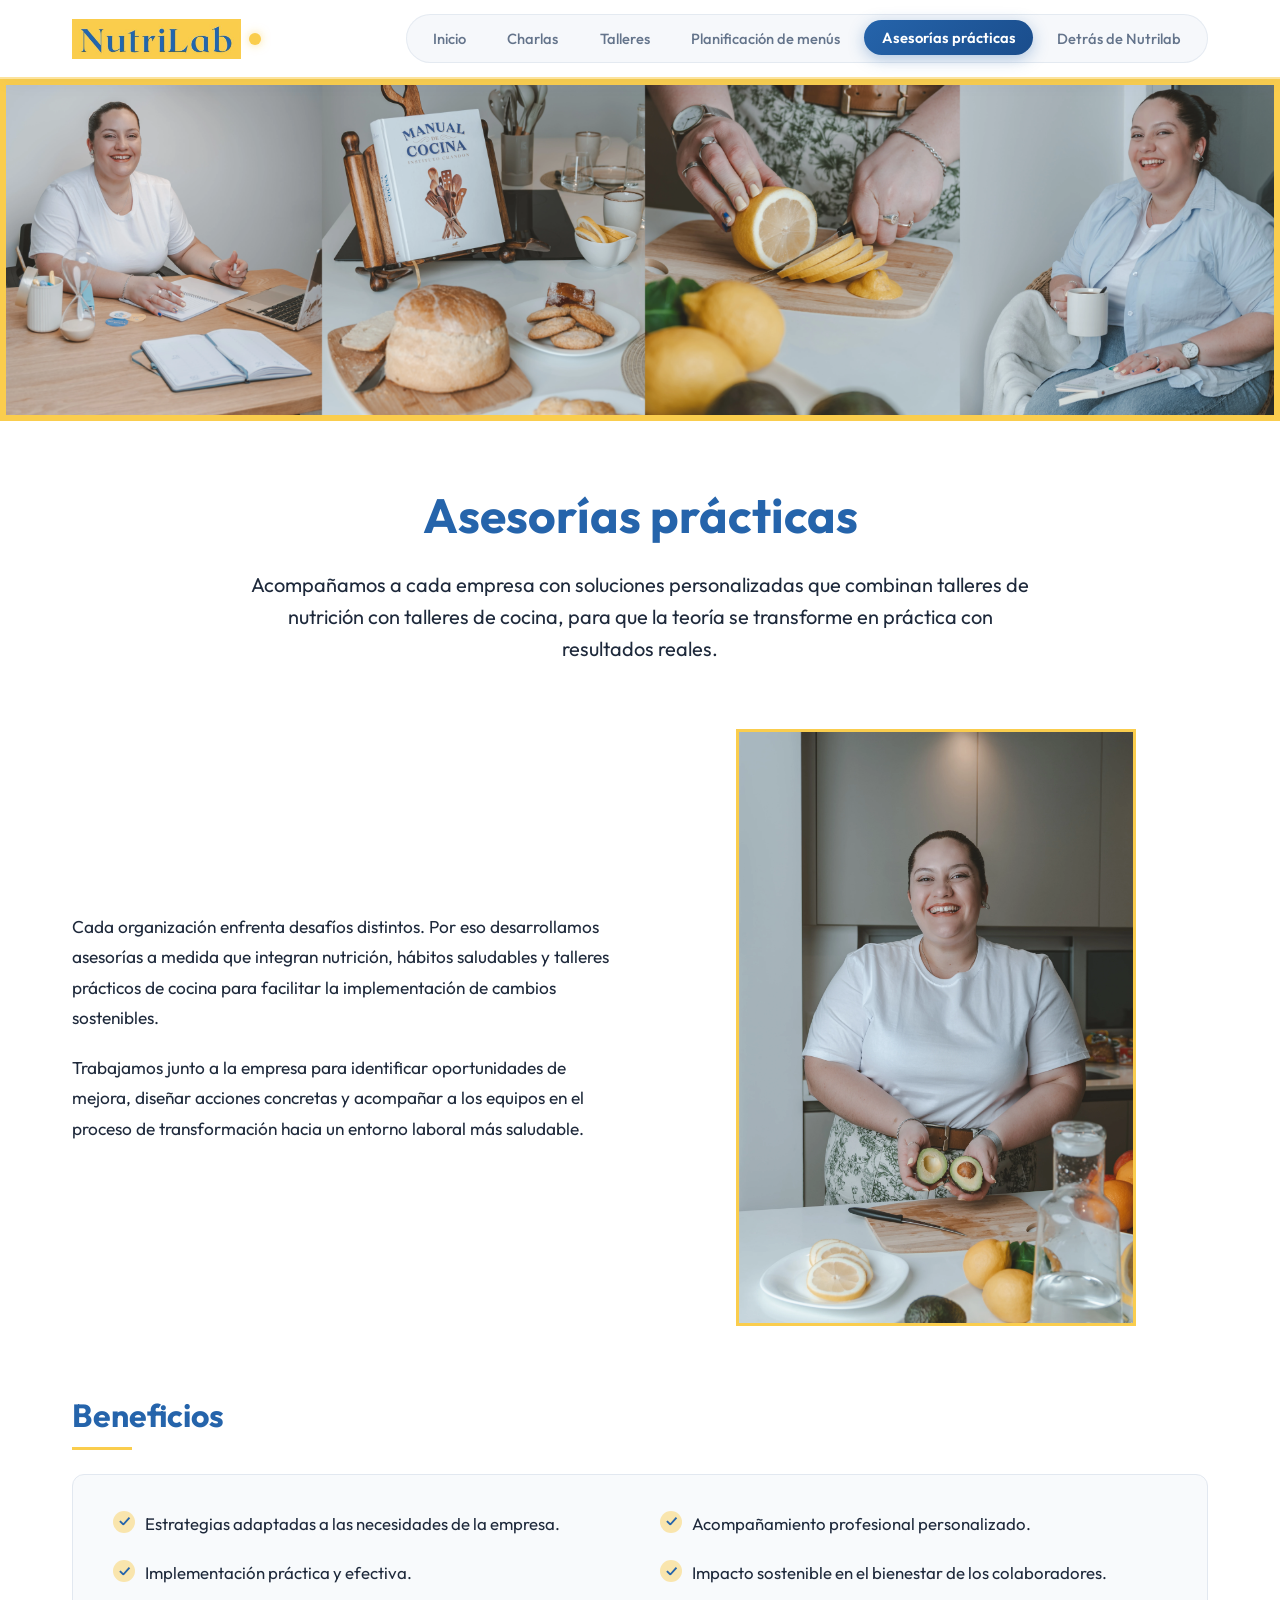
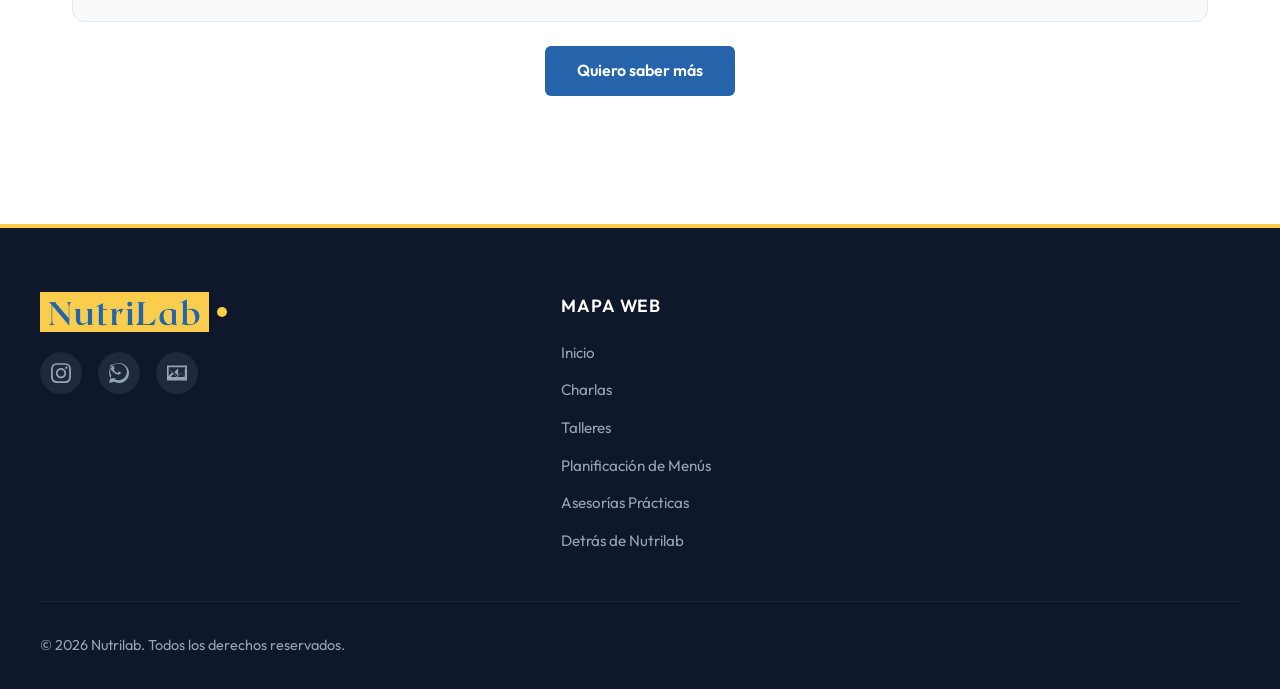
==== asesorias-practicas.html @ 912fb052 "ajuste en espaciado vertical general" ====
<!DOCTYPE html>
<html lang="es">

<head>
    <meta charset="UTF-8">
    <meta name="viewport" content="width=device-width, initial-scale=1.0">
    <title>Asesorías prácticas - Nutrilab</title>
    <meta name="description"
        content="Asesorías prácticas por Nutrilab: Soluciones personalizadas que combinan talleres de nutrición con talleres de cocina.">
    <link rel="stylesheet" href="styles.css">
</head>

<body>

    <header>
        <div class="nav-container">
            <a href="index.html" class="logo"><img src="Assets/logo.png" alt="Nutrilab" class="logo-image"></a>
            <nav>
                <a href="index.html">Inicio</a>
                <a href="charlas.html">Charlas</a>
                <a href="talleres.html">Talleres</a>
                <a href="planificacion-de-menus.html">Planificación de menús</a>
                <a href="asesorias-practicas.html" class="active">Asesorías prácticas</a>
                <a href="detras-de-nutrilab.html">Detrás de Nutrilab</a>
            </nav>
        </div>
    </header>

    <!-- Mobile: centered logo bar -->
    <div class="mobile-logo-bar">
        <a href="index.html" class="logo"><img src="Assets/logo.png" alt="Nutrilab" class="logo-image"></a>
    </div>

    <!-- Mobile: floating pill nav -->
    <nav class="mobile-nav-pill" id="mobilePill">
        <a href="index.html">Inicio</a>
        <div class="pill-servicios-wrapper">
            <button class="pill-servicios-btn active" id="serviciosBtn" onclick="toggleServiciosMenu()"
                aria-expanded="false">
                Servicios <span class="arrow">▲</span>
            </button>
            <div class="pill-dropdown" id="serviciosDropdown">
                <a href="charlas.html">Charlas</a>
                <a href="talleres.html">Talleres</a>
                <a href="planificacion-de-menus.html">Planificación de Menús</a>
                <a href="asesorias-practicas.html" class="active">Asesorías Prácticas</a>
            </div>
        </div>
        <a href="detras-de-nutrilab.html">Nosotros</a>
    </nav>

    <script>
        function toggleServiciosMenu() {
            const btn = document.getElementById('serviciosBtn');
            const dropdown = document.getElementById('serviciosDropdown');
            const isOpen = dropdown.classList.contains('open');
            dropdown.classList.toggle('open');
            btn.classList.toggle('open');
            btn.setAttribute('aria-expanded', !isOpen);
        }
        document.addEventListener('click', function (e) {
            const wrapper = document.querySelector('.pill-servicios-wrapper');
            if (wrapper && !wrapper.contains(e.target)) {
                document.getElementById('serviciosDropdown').classList.remove('open');
                document.getElementById('serviciosBtn').classList.remove('open');
            }
        });
    </script>

    <main class="service-detail-page">
        <!-- Banner placeholder like in home -->
        <div class="hero-banner">
    <picture>
        <source srcset="Assets/banner.gif" media="(max-width: 768px)">
        <img src="Assets/banner_desktop_home.png" alt="Nutrilab - Equipos sanos construyen empresas poderosas" class="hero-banner-img">
    </picture>
</div>

        <!-- Hero Section with name and brief description -->
        <section class="positioning-section">
            <h1 class="positioning-text"
                style="color: var(--color-brand-primary); font-size: 3rem; margin-bottom: 1.5rem;">Asesorías prácticas
            </h1>
            <p style="font-size: 1.25rem; max-width: 800px; margin: 0 auto; color: var(--color-text-dark);">
                Acompañamos a cada empresa con soluciones personalizadas que combinan talleres de nutrición con talleres
                de cocina, para que la teoría se transforme en práctica con resultados reales.
            </p>
        </section>

        <!-- Body Section for Images and Text -->
        <div class="container">
            <div class="grid-2">

                <div class="service-description">
                    <p>
                        Cada organización enfrenta desafíos distintos. Por eso desarrollamos asesorías a medida que integran nutrición, hábitos saludables y talleres prácticos de cocina para facilitar la implementación de cambios sostenibles.
                    </p>
                    <p>
                        Trabajamos junto a la empresa para identificar oportunidades de mejora, diseñar acciones concretas y acompañar a los equipos en el proceso de transformación hacia un entorno laboral más saludable.
                    </p>
                </div>
                <div class="charla-carousel">
                    <img id="asesorias-carousel-img" src="Assets/asesorias/SFF_1329_Editar.webp" alt="Asesoría 1">
                </div>
            </div>

            <!-- Beneficios -->
            <section class="benefits-section">
                <h2 class="section-title">Beneficios</h2>
                <div class="benefits-card">
                    <ul class="benefits-list">
                        <li>Estrategias adaptadas a las necesidades de la empresa.</li>
                        <li>Acompañamiento profesional personalizado.</li>
                        <li>Implementación práctica y efectiva.</li>
                        <li>Impacto sostenible en el bienestar de los colaboradores.</li>
                    </ul>
                </div>
                <div class="benefits-cta">
                    <a href="index.html#contacto" class="btn">Quiero saber más</a>
                </div>
            </section>
        </div>
    </main>
    <script>
        const asesoriaImages = [
            'Assets/asesorias/SFF_1329_Editar.webp',
            'Assets/asesorias/SFF_1369_Editar.webp',
            'Assets/asesorias/SFF_1413_Editar.webp',
            'Assets/asesorias/SFF_1415_Editar.webp'
        ];
        let asesoriaIdx = 0;
        const asesoriaImg = document.getElementById('asesorias-carousel-img');
        setInterval(() => {
            asesoriaIdx = (asesoriaIdx + 1) % asesoriaImages.length;
            asesoriaImg.src = asesoriaImages[asesoriaIdx];
        }, 1000);
    </script>

    <footer>
        <div class="footer-grid">
            <div class="footer-column">
                <a href="index.html" class="footer-logo"><img src="Assets/logo.png" alt="Nutrilab" class="logo-image"></a>
                <div class="social-links">
                    <a href="#" class="social-icon" aria-label="Instagram">
                        <svg viewBox="0 0 24 24">
                            <path
                                d="M12 2.163c3.204 0 3.584.012 4.85.07 3.252.148 4.771 1.691 4.919 4.919.058 1.265.069 1.645.069 4.849 0 3.205-.012 3.584-.069 4.849-.149 3.225-1.664 4.771-4.919 4.919-1.266.058-1.644.07-4.85.07-3.204 0-3.584-.012-4.849-.07-3.26-.149-4.771-1.699-4.919-4.92-.058-1.265-.07-1.644-.07-4.849 0-3.204.013-3.583.07-4.849.149-3.227 1.664-4.771 4.919-4.919 1.266-.057 1.645-.069 4.849-.069zm0-2c-3.259 0-3.667.014-4.947.072-4.358.2-6.78 2.618-6.98 6.98-.059 1.281-.073 1.689-.073 4.948 0 3.259.014 3.668.072 4.948.2 4.358 2.618 6.78 6.98 6.98 1.281.058 1.689.072 4.948.072 3.259 0 3.668-.014 4.948-.072 4.354-.2 6.782-2.618 6.979-6.98.059-1.28.073-1.689.073-4.948 0-3.259-.014-3.667-.072-4.947-.196-4.354-2.617-6.78-6.979-6.98-1.281-.059-1.69-.073-4.949-.073zm0 5.838c-3.403 0-6.162 2.759-6.162 6.162s2.759 6.163 6.162 6.163 6.162-2.759 6.162-6.163c0-3.403-2.759-6.162-6.162-6.162zm0 10.162c-2.209 0-4-1.79-4-4 0-2.209 1.791-4 4-4s4 1.791 4 4c0 2.21-1.791 4-4 4zm6.406-11.845c-.796 0-1.441.645-1.441 1.44s.645 1.44 1.441 1.44c.795 0 1.439-.645 1.439-1.44s-.644-1.44-1.439-1.44z" />
                        </svg>
                    </a>
                    <a href="#" class="social-icon" aria-label="WhatsApp">
                        <svg viewBox="0 0 24 24">
                            <path
                                d="M.057 24l1.687-6.163c-1.041-1.804-1.588-3.849-1.587-5.946C.06 5.348 5.397.01 12.008.01c3.202.001 6.212 1.246 8.477 3.514 2.266 2.268 3.507 5.28 3.505 8.484-.004 6.657-5.34 11.997-11.953 11.997-2.005-.001-3.973-.502-5.713-1.458L0 24zm6.59-4.846c1.6.95 3.197 1.451 4.82 1.452 5.532 0 10.032-4.502 10.035-10.037.002-2.68-1.038-5.198-2.93-7.091-1.892-1.893-4.41-2.934-7.096-2.935-5.538 0-10.04 4.502-10.044 10.039-.001 1.705.469 3.374 1.357 4.816l-.994 3.634 3.738-.98c1.47.8 3.1 1.222 4.773 1.222zm7.98-7.716c-.333-.167-1.97-.974-2.278-1.087-.308-.113-.532-.167-.755.167-.223.334-.864 1.087-1.059 1.31-.195.223-.39.25-.724.083-1.808-.907-3.003-1.615-4.2-3.668-.313-.536.312-.497.893-1.655.097-.195.048-.367-.024-.517-.072-.15-1.059-2.5-1.453-3.45-.38-.918-.767-.793-.974-.803-.186-.01-.4-.012-.614-.012-.214 0-.564.08-.86.413-.296.334-1.13 1.102-1.13 2.686 0 1.584 1.152 3.115 1.312 3.332.16.217 2.264 3.457 5.485 4.847.765.33 1.363.528 1.83.676.77.244 1.47.21 2.025.127.618-.093 1.97-.805 2.248-1.585.278-.78.278-1.448.195-1.584-.083-.136-.308-.22-.641-.387z" />
                        </svg>
                    </a>
                    <a href="#" class="social-icon" aria-label="Correo">
                        <svg viewBox="0 0 24 24">
                            <path
                                d="M0 3v18h24v-18h-24zm6.623 7.929l-4.623 4.712v-9.458l4.623 4.746zm1.077 1.106l3.475 3.567c.228.232.535.348.825.348h.001c.29 0 .597-.116.825-.348l3.474-3.567 4.63 4.757h-16.486l4.259-4.759v.002zm1.096-1.125l4.604-4.733v9.479l-4.604-4.746zm12.581 5.89l-4.623-4.755 4.623-4.746v9.501zm-19.377-11.8h20v1.737l-10 10.27-10-10.27v-1.737z" />
                        </svg>
                    </a>
                </div>
            </div>
            <div class="footer-column">
                <div class="footer-title">Mapa Web</div>
                <ul class="footer-sitemap">
                    <li><a href="index.html">Inicio</a></li>
                    <li><a href="charlas.html">Charlas</a></li>
                    <li><a href="talleres.html">Talleres</a></li>
                    <li><a href="planificacion-de-menus.html">Planificación de Menús</a></li>
                    <li><a href="asesorias-practicas.html">Asesorías Prácticas</a></li>
                    <li><a href="detras-de-nutrilab.html">Detrás de Nutrilab</a></li>
                </ul>
            </div>
            <div class="footer-column">
                <!-- Empty Column for Visual Spacing / Alignment -->
            </div>
        </div>
        <div class="footer-bottom">
            <div class="footer-copy">
                &copy; 2026 Nutrilab. Todos los derechos reservados.
            </div>
        </div>
    </footer>

</body>

</html>
---- styles.css ----
@import url('https://fonts.googleapis.com/css2?family=Outfit:wght@300;400;500;600;700&display=swap');

:root {
    --color-brand-primary: #2564ab;
    /* For titles, buttons, links */
    --color-brand-accent: #facd4d;
    /* For specific brand backgrounds/accents */
    --color-bg-white: #ffffff;
    /* Main web background */
    --color-text-dark: #1e293b;
    --color-text-muted: #64748b;
    --color-border: #e2e8f0;
    --font-sans: 'Outfit', sans-serif;
    --max-width: 1200px;
    --transition: all 0.3s ease;
}

* {
    margin: 0;
    padding: 0;
    box-sizing: border-box;
}

body {
    font-family: var(--font-sans);
    background-color: var(--color-bg-white);
    color: var(--color-text-dark);
    line-height: 1.6;
    overflow-x: hidden;
}

/* Header & Navigation */
header {
    background-color: rgba(255, 255, 255, 0.92);
    backdrop-filter: blur(16px);
    -webkit-backdrop-filter: blur(16px);
    border-bottom: 2px solid rgba(250, 205, 77, 0.55);
    box-shadow: 0 4px 20px -4px rgba(37, 100, 171, 0.07);
    position: sticky;
    top: 0;
    z-index: 100;
    transition: background-color 0.3s ease, box-shadow 0.3s ease;
}

.nav-container {
    max-width: var(--max-width);
    margin: 0 auto;
    padding: 0.9rem 2rem;
    display: flex;
    justify-content: space-between;
    align-items: center;
}

.logo {
    font-size: 1.8rem;
    font-weight: 700;
    color: var(--color-brand-primary);
    text-decoration: none;
    letter-spacing: -0.04em;
    display: flex;
    align-items: center;
    gap: 0.5rem;
    transition: transform 0.25s cubic-bezier(0.34, 1.56, 0.64, 1);
}

/* Reduce logo image size in header and footer */
.logo img.logo-image,
.footer-logo img.logo-image {
    height: 2.5rem;
    width: auto;
}

.logo::after {
    content: '';
    display: inline-block;
    width: 12px;
    height: 12px;
    background-color: var(--color-brand-accent);
    border-radius: 50%;
    box-shadow: 0 0 10px rgba(250, 205, 77, 0.6);
    transition: transform 0.3s cubic-bezier(0.34, 1.56, 0.64, 1);
}

.logo:hover {
    transform: translateY(-1px);
}

.logo:hover::after {
    transform: scale(1.3);
}

nav {
    display: flex;
    align-items: center;
    gap: 0.4rem;
    background-color: rgba(241, 245, 249, 0.65);
    padding: 0.35rem 0.5rem;
    border-radius: 9999px;
    border: 1px solid rgba(226, 232, 240, 0.85);
}

nav a {
    text-decoration: none;
    color: var(--color-text-muted);
    font-weight: 500;
    font-size: 0.92rem;
    padding: 0.55rem 1.1rem;
    border-radius: 9999px;
    position: relative;
    transition: all 0.28s cubic-bezier(0.34, 1.56, 0.64, 1);
    display: inline-flex;
    align-items: center;
    justify-content: center;
    line-height: 1.2;
}

/* Desktop Hover: Visible, organic pill highlight & subtle lift */
nav a:hover {
    color: var(--color-brand-primary);
    background-color: rgba(37, 100, 171, 0.09);
    transform: translateY(-2px);
    box-shadow: 0 4px 14px rgba(37, 100, 171, 0.12);
}

/* Desktop Active Link: Confident brand pill */
nav a.active {
    background: linear-gradient(135deg, var(--color-brand-primary) 0%, #1a4d8c 100%);
    color: #ffffff;
    font-weight: 600;
    box-shadow: 0 4px 16px rgba(37, 100, 171, 0.35);
    transform: translateY(-1px);
}

nav a.active:hover {
    background: linear-gradient(135deg, #2b6ec0 0%, #1d559a 100%);
    color: #ffffff;
    transform: translateY(-2px);
    box-shadow: 0 6px 20px rgba(37, 100, 171, 0.45);
}

nav a:active {
    transform: translateY(0) scale(0.96);
    transition: transform 0.1s ease;
}

/* Mobile-only: top logo bar */
.mobile-logo-bar {
    display: none;
}

/* Mobile floating pill nav */
.mobile-nav-pill {
    display: none;
}

/* Mobile pill dropdown - always hidden by default */
.pill-dropdown {
    display: none;
}

@media (max-width: 768px) {

    /* Hide the desktop header on mobile */
    header {
        display: none;
    }

    /* Show the mobile top logo bar with glassmorphic look */
    .mobile-logo-bar {
        display: flex;
        justify-content: center;
        align-items: center;
        padding: 0.8rem 1.2rem;
        /* reduced height by 20% */
        background-color: rgba(255, 255, 255, 0.92);
        backdrop-filter: blur(16px);
        -webkit-backdrop-filter: blur(16px);
        border-bottom: 2px solid rgba(250, 205, 77, 0.7);
        position: sticky;
        top: 0;
        z-index: 100;
        box-shadow: 0 4px 16px -4px rgba(0, 0, 0, 0.05);
    }

    /* Show the floating pill nav at the bottom */
    .mobile-nav-pill {
        display: flex;
        justify-content: space-around;
        align-items: center;
        position: fixed;
        bottom: 1cm;
        /* distance from bottom */
        left: 50%;
        transform: translateX(-50%);
        z-index: 200;
        background: rgba(15, 23, 42, 0.88);
        backdrop-filter: blur(20px) saturate(180%);
        -webkit-backdrop-filter: blur(20px) saturate(180%);
        border: 1px solid rgba(255, 255, 255, 0.15);
        border-radius: 9999px;
        padding: 0.5rem 0.65rem;
        gap: 0.35rem;
        box-shadow: 0 12px 36px -4px rgba(15, 23, 42, 0.45),
            0 4px 12px rgba(0, 0, 0, 0.25),
            inset 0 1px 0 rgba(255, 255, 255, 0.18);
        max-width: calc(100vw - 2.5rem);
        width: max-content;
        transition: all 0.3s cubic-bezier(0.34, 1.56, 0.64, 1);
    }

    .mobile-nav-pill a,
    .pill-servicios-btn {
        text-decoration: none;
        color: #94a3b8;
        font-weight: 500;
        font-size: 0.82rem;
        font-family: var(--font-sans);
        padding: 0.55rem 1rem;
        border-radius: 9999px;
        border: none;
        background: transparent;
        cursor: pointer;
        white-space: nowrap;
        display: flex;
        align-items: center;
        gap: 0.35rem;
        transition: all 0.25s cubic-bezier(0.34, 1.56, 0.64, 1);
        position: relative;
        user-select: none;
        -webkit-tap-highlight-color: transparent;
    }

    /* Mobile Hover / Touch Effect (Visible & Organic) */
    .mobile-nav-pill a:hover,
    .pill-servicios-btn:hover {
        background-color: rgba(255, 255, 255, 0.12);
        color: #ffffff;
        transform: translateY(-2px);
    }

    /* Mobile Active Page / Active Button State */
    .mobile-nav-pill a.active,
    .pill-servicios-btn.active,
    .pill-servicios-btn.open {
        background: linear-gradient(135deg, var(--color-brand-primary) 0%, #1a4d8c 100%);
        color: #ffffff;
        font-weight: 600;
        box-shadow: 0 4px 16px rgba(37, 100, 171, 0.5);
        transform: translateY(-1px);
    }

    .mobile-nav-pill a.active:hover,
    .pill-servicios-btn.active:hover,
    .pill-servicios-btn.open:hover {
        background: linear-gradient(135deg, #2b6ec0 0%, #1d559a 100%);
        color: #ffffff;
        transform: translateY(-2px);
        box-shadow: 0 6px 20px rgba(37, 100, 171, 0.6);
    }

    /* Tactile feedback on tap/press */
    .mobile-nav-pill a:active,
    .pill-servicios-btn:active {
        transform: translateY(0) scale(0.94);
        transition: transform 0.1s ease;
    }

    .pill-servicios-btn .arrow {
        font-size: 0.55rem;
        transition: transform 0.3s cubic-bezier(0.34, 1.56, 0.64, 1);
        display: inline-block;
        opacity: 0.8;
    }

    .pill-servicios-btn.open .arrow {
        transform: rotate(180deg);
        opacity: 1;
    }

    /* Wrapper for the Servicios button + its dropdown */
    .pill-servicios-wrapper {
        position: relative;
    }

    /* The dropdown panel that slides up from the pill */
    .pill-dropdown {
        display: flex;
        flex-direction: column;
        gap: 0.3rem;
        position: absolute;
        bottom: calc(100% + 0.85rem);
        left: 50%;
        transform: translateX(-50%) translateY(14px) scale(0.95);
        background: rgba(15, 23, 42, 0.92);
        backdrop-filter: blur(24px) saturate(180%);
        -webkit-backdrop-filter: blur(24px) saturate(180%);
        border: 1px solid rgba(255, 255, 255, 0.15);
        border-radius: 20px;
        padding: 0.65rem;
        min-width: 205px;
        box-shadow: 0 20px 40px -8px rgba(0, 0, 0, 0.5),
            0 4px 12px rgba(0, 0, 0, 0.2),
            inset 0 1px 0 rgba(255, 255, 255, 0.15);

        /* Hidden by default */
        opacity: 0;
        pointer-events: none;
        transition: opacity 0.28s cubic-bezier(0.34, 1.56, 0.64, 1),
            transform 0.28s cubic-bezier(0.34, 1.56, 0.64, 1);
    }

    .pill-dropdown.open {
        opacity: 1;
        pointer-events: auto;
        transform: translateX(-50%) translateY(0) scale(1);
    }

    .pill-dropdown a {
        text-decoration: none;
        color: #94a3b8;
        font-weight: 500;
        font-size: 0.85rem;
        padding: 0.65rem 1rem;
        border-radius: 12px;
        transition: all 0.25s cubic-bezier(0.34, 1.56, 0.64, 1);
        white-space: nowrap;
        display: block;
    }

    .pill-dropdown a:hover {
        background-color: rgba(255, 255, 255, 0.1);
        color: #ffffff;
        transform: translateX(4px);
    }

    .pill-dropdown a.active {
        background: linear-gradient(135deg, var(--color-brand-primary) 0%, #1a4d8c 100%);
        color: #ffffff;
        font-weight: 600;
        box-shadow: 0 4px 12px rgba(37, 100, 171, 0.4);
        transform: translateX(2px);
    }

    .pill-dropdown a.active:hover {
        background: linear-gradient(135deg, #2b6ec0 0%, #1d559a 100%);
        color: #ffffff;
        transform: translateX(4px);
    }

    .pill-dropdown a:active {
        transform: scale(0.96);
        transition: transform 0.1s ease;
    }

    /* Add padding at bottom so content isn't hidden behind the pill */
    body {
        padding-bottom: 5.5rem;
    }
}


/* Main layouts */
main {
    max-width: 100%;
}

.container {
    max-width: var(--max-width);
    margin: 0 auto;
    padding: 4rem 2rem;
}

/* Home - Full width banner placeholder */
.banner-placeholder {
    width: 100%;
    height: 500px;
    background-color: var(--color-brand-accent);
    display: flex;
    align-items: center;
    justify-content: center;
    position: relative;
    border: 1mm solid var(--color-brand-accent);
}

/* Hero Banner Image */
.hero-banner {
    width: 100%;
    overflow: hidden;
    position: relative;
    border: 1mm solid var(--color-brand-accent);
    background-color: #f1f5f9;
    display: flex;
    justify-content: center;
}

.hero-banner-img {
    width: 100%;
    max-width: 1920px;
    height: auto;
    display: block;
}

/* Global image border */
img {
    border: 1mm solid var(--color-brand-accent);
}

.banner-label {
    background-color: rgba(255, 255, 255, 0.9);
    padding: 0.75rem 1.5rem;
    border: 2px dashed var(--color-brand-primary);
    color: var(--color-brand-primary);
    font-weight: 600;
    font-size: 1.1rem;
    letter-spacing: 0.05em;
    border-radius: 4px;
}

/* Positioning Tagline */
.positioning-section {
    background-color: var(--color-bg-white);
    padding: 5rem 2rem;
    text-align: center;
}

.positioning-text {
    font-size: 2.75rem;
    font-weight: 700;
    color: var(--color-brand-primary);
    max-width: 900px;
    margin: 0 auto;
    line-height: 1.25;
}

.hero-subtitle {
    font-size: 1.3rem;
    font-weight: 500;
    color: var(--color-text-dark);
    max-width: 860px;
    margin: 1.5rem auto 1rem;
    line-height: 1.5;
}

.hero-support-text {
    font-size: 1.05rem;
    font-weight: 400;
    color: var(--color-text-muted);
    max-width: 800px;
    margin: 0 auto 2rem;
    line-height: 1.6;
}

.hero-cta-wrap {
    margin-top: 0.5rem;
}

.btn-hero {
    padding: 0.85rem 2.25rem;
    font-size: 1.05rem;
    font-weight: 600;
    border-radius: 6px;
}

/* General Layout sections */
.grid-2 {
    display: grid;
    grid-template-columns: 1fr 1fr;
    gap: 3rem;
    margin-bottom: 4rem;
}

.grid-3 {
    display: grid;
    grid-template-columns: repeat(3, 1fr);
    gap: 2rem;
    margin-bottom: 4rem;
}

/* Contact Section */
.contact-grid {
    display: grid;
    grid-template-columns: repeat(3, 1fr);
    gap: 2rem;
    align-items: stretch;
    margin-bottom: 2rem;
}

.contact-image {
    width: 100%;
    height: 100%;
    object-fit: cover;
}

@media (max-width: 768px) {

    .grid-2,
    .grid-3 {
        grid-template-columns: 1fr;
        gap: 2rem;
    }

    .positioning-text {
        font-size: 2rem;
    }

    .hero-subtitle {
        font-size: 1.15rem;
        margin-top: 1.25rem;
    }

    .hero-support-text {
        font-size: 0.95rem;
        margin-bottom: 1.5rem;
    }

    .btn-hero {
        padding: 0.8rem 1.75rem;
        font-size: 1rem;
        width: 100%;
        max-width: 300px;
    }

    .banner-placeholder {
        height: 250px;
    }

    .why-invest-card {
        padding: 1.75rem 1.25rem;
    }

    .why-invest-title {
        font-size: 1.3rem;
    }

    .contact-text-title {
        font-size: 1.25rem;
    }

    .contact-text-content p {
        font-size: 0.95rem;
    }

    .clients-grid {
        grid-template-columns: repeat(2, 1fr);
        gap: 1.25rem;
    }

    .client-logo-placeholder {
        height: 85px;
        font-size: 0.85rem;
    }
}

/* Section elements styling */
.section-title {
    font-size: 2rem;
    color: var(--color-brand-primary);
    margin-bottom: 1.5rem;
    position: relative;
    padding-bottom: 0.5rem;
}

.section-title::after {
    content: '';
    position: absolute;
    bottom: 0;
    left: 0;
    width: 60px;
    height: 3px;
    background-color: var(--color-brand-accent);
}

/* Why Invest Section */
.why-invest-section {
    margin-bottom: 4rem;
}

.why-invest-card {
    padding: 2.5rem;
    display: flex;
    align-items: center;
    gap: 1.5rem;
}

.why-invest-image {
    width: 70%;
    max-width: 350px;
    height: auto;
    border-radius: 8px;
    object-fit: cover;
}

.why-invest-title {
    font-size: 1.55rem;
    font-weight: 600;
    color: var(--color-brand-primary);
    line-height: 1.35;
    margin-bottom: 1.25rem;
}

.why-invest-body p {
    font-size: 1.05rem;
    color: var(--color-text-dark);
    line-height: 1.7;
    margin-bottom: 1rem;
}

.why-invest-body p:last-child {
    margin-bottom: 0;
}

/* Empty layout blocks for content integration */
.empty-block {
    border: 2px dashed var(--color-border);
    border-radius: 8px;
    min-height: 200px;
    display: flex;
    align-items: center;
    justify-content: center;
    color: var(--color-text-muted);
    font-style: italic;
    background-color: #fafafa;
    padding: 2rem;
}

/* Highlight text before comments */
.highlight-text {
    background: transparent;
    border: 3px solid #FFD700;
    /* Yellow border */
    color: var(--color-brand-primary);
    padding: 2rem;
    border-radius: 12px;
    text-align: center;
    margin: 2rem 0;
    font-size: 2rem;
    font-weight: 600;
}

.highlight-text p {
    margin: 0;
}

.charla-carousel {
    width: 100%;
    max-width: 400px;
    /* reduced size (1.5x smaller) */
    margin: 0 auto;
    overflow: hidden;
}

.charla-carousel img {
    width: 100%;
    height: auto;
    display: block;
}

.empty-image-container {
    width: 100%;
    min-height: 300px;
    background-color: #f1f5f9;
    border: 2px dashed var(--color-text-muted);
    border-radius: 8px;
    display: flex;
    align-items: center;
    justify-content: center;
    color: var(--color-text-muted);
    font-weight: 500;
}

.charla-carousel img {
    width: 100%;
    height: auto;
    display: block;
}

/* Clients Section */
.clients-section {
    margin-bottom: 4rem;
}

.clients-grid {
    display: grid;
    grid-template-columns: repeat(4, 1fr);
    gap: 2rem;
    align-items: center;
}

.client-logo-placeholder {
    height: 110px;
    background-color: #f8fafc;
    border: 2px dashed var(--color-border);
    border-radius: 8px;
    display: flex;
    align-items: center;
    justify-content: center;
    color: var(--color-text-muted);
    font-weight: 500;
    font-size: 0.95rem;
    padding: 1rem;
    text-align: center;
    transition: var(--transition);
}

.client-logo-placeholder:hover {
    border-color: var(--color-brand-primary);
    background-color: #f1f5f9;
}

/* Contact Form */
.contact-section {
    padding: 3rem;
    width: 100%;
}

.contact-grid {
    display: grid;
    grid-template-columns: 0.9fr 1.15fr 1.25fr;
    grid-template-areas: "form text image";
    gap: 2.5rem;
    align-items: start;
}

.contact-grid form {
    grid-area: form;
}

.contact-text-content {
    grid-area: text;
    display: flex;
    flex-direction: column;
    gap: 1rem;
}

.contact-image {
    grid-area: image;
    width: 100%;
    height: auto;
    object-fit: contain;
    border-radius: 8px;
}

/* Contact Form */
.contact-section {
    background-color: #f8fafc;
    border-radius: 12px;
    padding: 3rem;
    border: 1px solid var(--color-border);
    width: 100%;
}


.contact-grid {
    display: grid;
    grid-template-columns: minmax(0, 1.7fr) minmax(0, 1fr);
    grid-template-areas: "form image";
    gap: 2.5rem;
    align-items: start;
}

/* Contact Text Content (Unified with form) */
.contact-text-content {
    display: flex;
    flex-direction: column;
    gap: 1rem;
}

.contact-text-title {
    font-size: 1.35rem;
    font-weight: 700;
    color: var(--color-brand-primary);
    line-height: 1.35;
}

.contact-text-content p {
    font-size: 0.98rem;
    color: var(--color-text-dark);
    line-height: 1.65;
}

.contact-cta-highlight {
    font-size: 1.02rem;
    font-weight: 600;
    color: var(--color-brand-primary);
    line-height: 1.5;
    padding-top: 0.85rem;
    border-top: 1px solid rgba(37, 100, 171, 0.18);
    display: flex;
    align-items: flex-start;
    gap: 0.5rem;
}

.contact-cta-highlight::before {
    content: '→';
    display: inline-block;
    color: #eab308;
    font-size: 1.25rem;
    font-weight: 800;
    line-height: 1;
}

@media (max-width: 992px) {
    .contact-grid {
        grid-template-columns: 1fr;
        gap: 2rem;
        grid-template-areas:
            "form"
            "image";
    }

    .why-invest-card {
        flex-direction: column;
        align-items: flex-start;
        gap: 1rem;
    }

    .why-invest-image {
        width: 100%;
        max-width: none;
        margin-bottom: 1rem;
    }

    .contact-image,
    .contact-text-content,
    .contact-grid form {
        margin-bottom: 1rem;
    }
}

.form-group {
    margin-bottom: 1.5rem;
}

.form-group label {
    display: block;
    font-weight: 600;
    color: var(--color-brand-primary);
    margin-bottom: 0.5rem;
}

.form-control {
    width: 100%;
    padding: 0.75rem 1rem;
    border: 1px solid var(--color-border);
    border-radius: 6px;
    font-family: var(--font-sans);
    font-size: 1rem;
    transition: var(--transition);
    background-color: var(--color-bg-white);
}

.form-control:focus {
    outline: none;
    border-color: var(--color-brand-primary);
    box-shadow: 0 0 0 2px rgba(37, 100, 171, 0.1);
}

textarea.form-control {
    resize: vertical;
    min-height: 120px;
}

.btn {
    display: inline-block;
    background-color: var(--color-brand-primary);
    color: var(--color-bg-white);
    padding: 0.75rem 2rem;
    font-size: 1rem;
    font-weight: 600;
    border: none;
    border-radius: 6px;
    cursor: pointer;
    transition: var(--transition);
    text-align: center;
    text-decoration: none;
    box-shadow: none;
    /* Crucial instruction requirement */
}

.btn:hover {
    background-color: #1a4f8b;
    box-shadow: none;
}

.btn:active {
    transform: translateY(1px);
    box-shadow: none;
}

/* Services Page Card layouts */
.services-grid {
    display: grid;
    grid-template-columns: repeat(2, 1fr);
    gap: 2.5rem;
}

@media (max-width: 768px) {
    .services-grid {
        grid-template-columns: 1fr;
    }
}

.service-card {
    border: 1px solid var(--color-border);
    border-radius: 8px;
    padding: 2.5rem;
    background-color: var(--color-bg-white);
    transition: var(--transition);
    display: flex;
    flex-direction: column;
    gap: 1rem;
}

.service-card:hover {
    border-color: var(--color-brand-accent);
}

.service-title {
    color: var(--color-brand-primary);
    font-size: 1.5rem;
    font-weight: 700;
    display: flex;
    align-items: center;
    gap: 0.75rem;
}

.service-title::before {
    content: '';
    display: inline-block;
    width: 8px;
    height: 24px;
    background-color: var(--color-brand-accent);
    border-radius: 4px;
}

.service-desc {
    color: var(--color-text-dark);
    font-size: 1.05rem;
    line-height: 1.6;
}

/* Service Detail: Description & Benefits */
.service-detail-page .positioning-section {
    padding: 4rem 2rem;
}

.service-detail-page .container {
    padding-top: 0;
    padding-bottom: 4rem;
}

.service-detail-page .grid-2 {
    margin-bottom: 4rem;
}

.service-detail-page .benefits-section {
    margin: 0;
}

/* Home page section rhythm */
.home-page .positioning-section {
    padding: 4rem 2rem;
}

.home-page .container {
    padding-top: 0;
    padding-bottom: 0;
}

.home-page .why-invest-section,
.home-page .highlight-text,
.home-page .comments-section,
.home-page .contact-section,
.home-page .clients-section {
    margin: 0 0 4rem;
}

.service-description {
    display: flex;
    flex-direction: column;
    justify-content: center;
    gap: 1.25rem;
    font-size: 1.08rem;
    line-height: 1.75;
    color: var(--color-text-dark);
}

.benefits-section {
    margin-top: 3.5rem;
    margin-bottom: 4.5rem;
}

.benefits-card {
    background-color: #f8fafc;
    border: 1px solid var(--color-border);
    border-radius: 12px;
    padding: 2.25rem 2.5rem;
}

.benefits-cta {
    margin-top: 1.5rem;
    text-align: center;
}

.benefits-list {
    list-style: none;
    display: grid;
    grid-template-columns: repeat(2, 1fr);
    gap: 1.5rem 2.5rem;
    padding: 0;
    margin: 0;
}

.benefits-list li {
    position: relative;
    padding-left: 2rem;
    font-size: 1.05rem;
    line-height: 1.5;
    color: var(--color-text-dark);
}

.benefits-list li::before {
    content: '✓';
    position: absolute;
    left: 0;
    top: 0;
    font-weight: 700;
    color: var(--color-brand-primary);
    background-color: rgba(250, 205, 77, 0.45);
    width: 22px;
    height: 22px;
    border-radius: 50%;
    display: flex;
    align-items: center;
    justify-content: center;
    font-size: 0.85rem;
}

@media (max-width: 768px) {
    .benefits-list {
        grid-template-columns: 1fr;
        gap: 1.25rem;
    }

    .benefits-card {
        padding: 1.75rem 1.25rem;
    }
}

/* Detrás de Nutrilab Layout */
.profile-section {
    display: grid;
    grid-template-columns: 350px 1fr;
    gap: 4rem;
    align-items: start;
}

@media (max-width: 768px) {
    .profile-section {
        grid-template-columns: 1fr;
        gap: 2.5rem;
    }
}

.profile-image-placeholder {
    aspect-ratio: 4/5;
    background-color: #f1f5f9;
    border: 2px dashed var(--color-text-muted);
    border-radius: 8px;
    display: flex;
    align-items: center;
    justify-content: center;
    color: var(--color-text-muted);
    font-weight: 500;
    text-align: center;
    padding: 2rem;
}

.profile-content-placeholder {
    min-height: 350px;
    border: 2px dashed var(--color-border);
    border-radius: 8px;
    padding: 3rem;
    display: flex;
    flex-direction: column;
    justify-content: center;
    color: var(--color-text-muted);
    font-style: italic;
    background-color: #fafafa;
}

/* Footer styling */
footer {
    background-color: #0f172a;
    color: #94a3b8;
    padding: 4rem 2rem 2rem 2rem;
    margin-top: 4rem;
    border-top: 4px solid var(--color-brand-accent);
}

.footer-grid {
    max-width: var(--max-width);
    margin: 0 auto;
    display: grid;
    grid-template-columns: 1.5fr 1fr 1fr;
    gap: 3rem;
    padding-bottom: 3rem;
    border-bottom: 1px solid #1e293b;
}

.footer-column {
    display: flex;
    flex-direction: column;
    gap: 1.25rem;
}

.footer-logo {
    color: var(--color-bg-white);
    font-size: 1.8rem;
    font-weight: 700;
    text-decoration: none;
    letter-spacing: -0.05em;
    display: flex;
    align-items: center;
    gap: 0.5rem;
}

.footer-logo::after {
    content: '';
    display: inline-block;
    width: 10px;
    height: 10px;
    background-color: var(--color-brand-accent);
    border-radius: 50%;
}

.footer-title {
    color: var(--color-bg-white);
    font-size: 1.1rem;
    font-weight: 600;
    letter-spacing: 0.05em;
    text-transform: uppercase;
}

.footer-sitemap {
    list-style: none;
    display: flex;
    flex-direction: column;
    gap: 0.75rem;
}

.footer-sitemap a {
    color: #94a3b8;
    text-decoration: none;
    transition: var(--transition);
    font-size: 0.95rem;
}

.footer-sitemap a:hover {
    color: var(--color-brand-accent);
    padding-left: 4px;
}

.social-links {
    display: flex;
    gap: 1rem;
    align-items: center;
}

.social-icon {
    display: flex;
    align-items: center;
    justify-content: center;
    width: 42px;
    height: 42px;
    border-radius: 50%;
    background-color: #1e293b;
    color: #94a3b8;
    transition: var(--transition);
    text-decoration: none;
}

.social-icon:hover {
    background-color: var(--color-brand-primary);
    color: var(--color-bg-white);
}

.social-icon svg {
    width: 20px;
    height: 20px;
    fill: currentColor;
}

.footer-bottom {
    max-width: var(--max-width);
    margin: 0 auto;
    padding-top: 2rem;
    display: flex;
    justify-content: space-between;
    align-items: center;
    font-size: 0.9rem;
}

@media (max-width: 768px) {
    .footer-grid {
        grid-template-columns: 1fr;
        gap: 2.5rem;
    }

    .footer-bottom {
        flex-direction: column;
        gap: 1rem;
        text-align: center;
    }
}
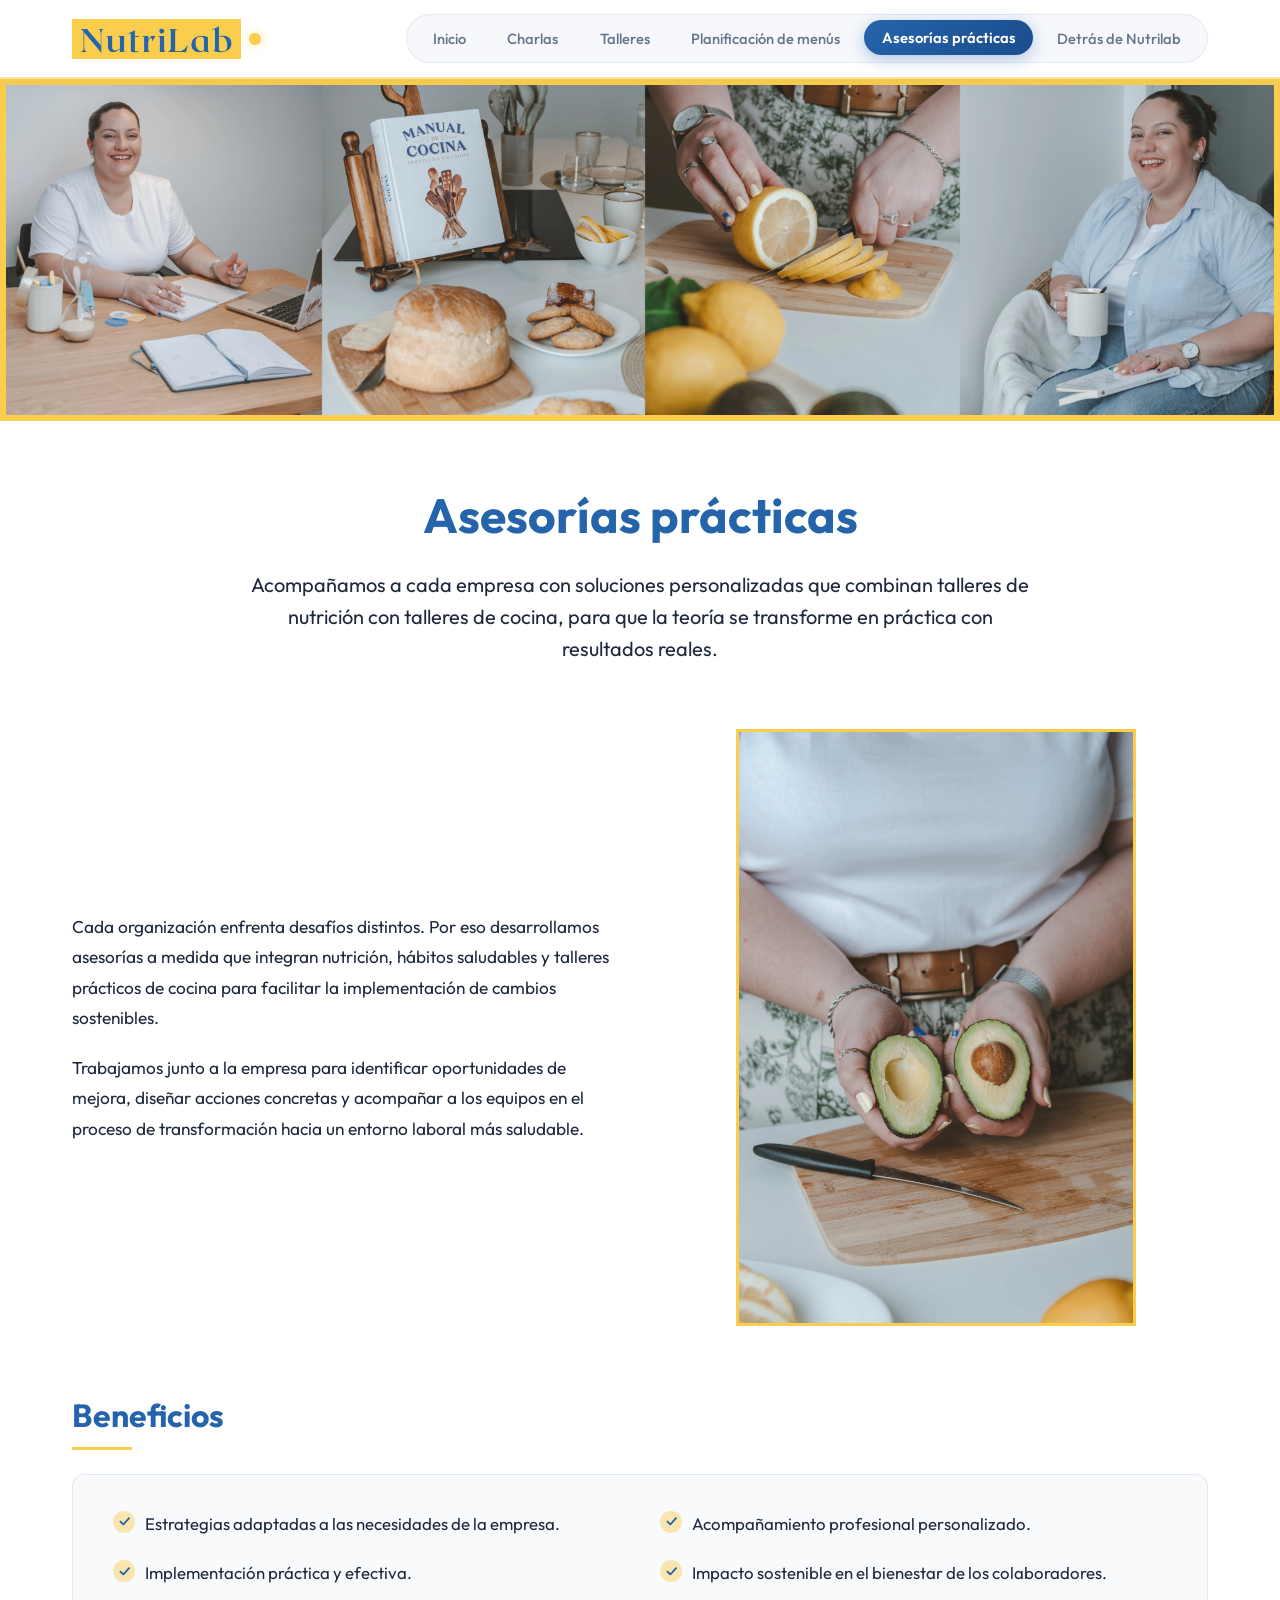
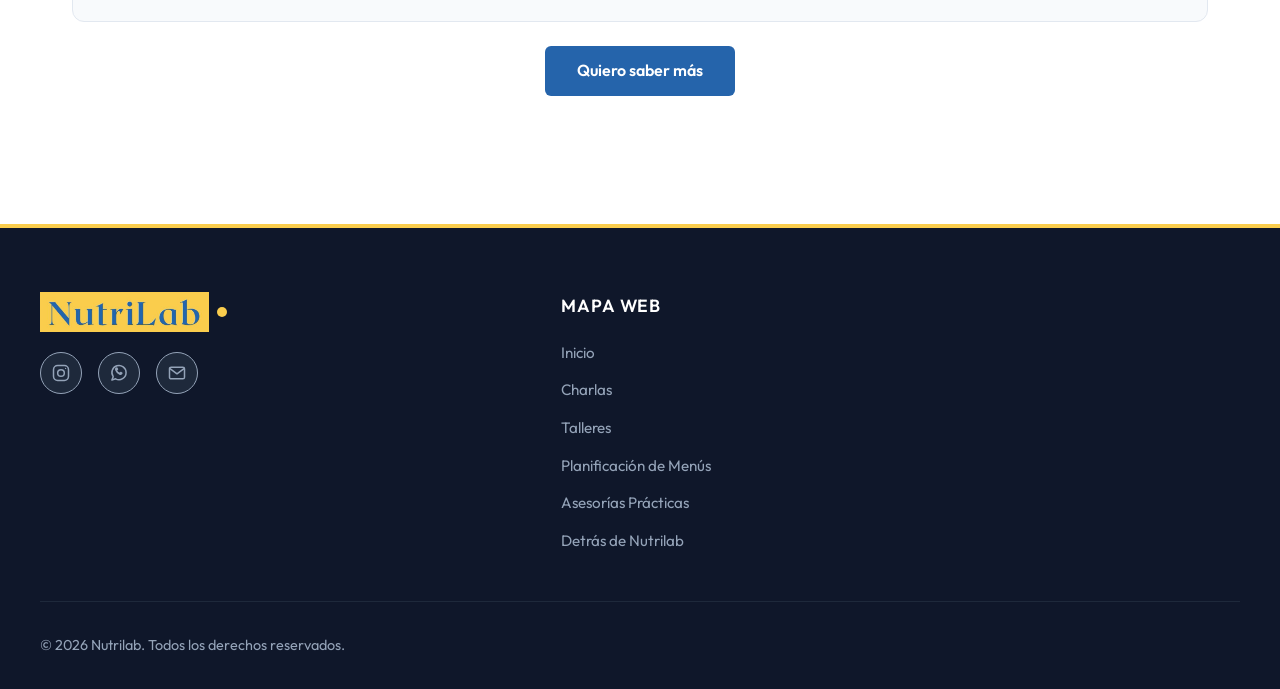
==== commit fe882cdd: "Iconos contactos" ====
--- a/asesorias-practicas.html
+++ b/asesorias-practicas.html
@@ -142,21 +142,22 @@
                 <a href="index.html" class="footer-logo"><img src="Assets/logo.png" alt="Nutrilab" class="logo-image"></a>
                 <div class="social-links">
                     <a href="#" class="social-icon" aria-label="Instagram">
-                        <svg viewBox="0 0 24 24">
-                            <path
-                                d="M12 2.163c3.204 0 3.584.012 4.85.07 3.252.148 4.771 1.691 4.919 4.919.058 1.265.069 1.645.069 4.849 0 3.205-.012 3.584-.069 4.849-.149 3.225-1.664 4.771-4.919 4.919-1.266.058-1.644.07-4.85.07-3.204 0-3.584-.012-4.849-.07-3.26-.149-4.771-1.699-4.919-4.92-.058-1.265-.07-1.644-.07-4.849 0-3.204.013-3.583.07-4.849.149-3.227 1.664-4.771 4.919-4.919 1.266-.057 1.645-.069 4.849-.069zm0-2c-3.259 0-3.667.014-4.947.072-4.358.2-6.78 2.618-6.98 6.98-.059 1.281-.073 1.689-.073 4.948 0 3.259.014 3.668.072 4.948.2 4.358 2.618 6.78 6.98 6.98 1.281.058 1.689.072 4.948.072 3.259 0 3.668-.014 4.948-.072 4.354-.2 6.782-2.618 6.979-6.98.059-1.28.073-1.689.073-4.948 0-3.259-.014-3.667-.072-4.947-.196-4.354-2.617-6.78-6.979-6.98-1.281-.059-1.69-.073-4.949-.073zm0 5.838c-3.403 0-6.162 2.759-6.162 6.162s2.759 6.163 6.162 6.163 6.162-2.759 6.162-6.163c0-3.403-2.759-6.162-6.162-6.162zm0 10.162c-2.209 0-4-1.79-4-4 0-2.209 1.791-4 4-4s4 1.791 4 4c0 2.21-1.791 4-4 4zm6.406-11.845c-.796 0-1.441.645-1.441 1.44s.645 1.44 1.441 1.44c.795 0 1.439-.645 1.439-1.44s-.644-1.44-1.439-1.44z" />
+                        <svg viewBox="0 0 24 24" aria-hidden="true">
+                            <rect x="3" y="3" width="18" height="18" rx="5"/>
+                            <circle cx="12" cy="12" r="4"/>
+                            <circle cx="17.5" cy="6.5" r="0.75" class="social-icon-dot"/>
                         </svg>
                     </a>
                     <a href="#" class="social-icon" aria-label="WhatsApp">
-                        <svg viewBox="0 0 24 24">
-                            <path
-                                d="M.057 24l1.687-6.163c-1.041-1.804-1.588-3.849-1.587-5.946C.06 5.348 5.397.01 12.008.01c3.202.001 6.212 1.246 8.477 3.514 2.266 2.268 3.507 5.28 3.505 8.484-.004 6.657-5.34 11.997-11.953 11.997-2.005-.001-3.973-.502-5.713-1.458L0 24zm6.59-4.846c1.6.95 3.197 1.451 4.82 1.452 5.532 0 10.032-4.502 10.035-10.037.002-2.68-1.038-5.198-2.93-7.091-1.892-1.893-4.41-2.934-7.096-2.935-5.538 0-10.04 4.502-10.044 10.039-.001 1.705.469 3.374 1.357 4.816l-.994 3.634 3.738-.98c1.47.8 3.1 1.222 4.773 1.222zm7.98-7.716c-.333-.167-1.97-.974-2.278-1.087-.308-.113-.532-.167-.755.167-.223.334-.864 1.087-1.059 1.31-.195.223-.39.25-.724.083-1.808-.907-3.003-1.615-4.2-3.668-.313-.536.312-.497.893-1.655.097-.195.048-.367-.024-.517-.072-.15-1.059-2.5-1.453-3.45-.38-.918-.767-.793-.974-.803-.186-.01-.4-.012-.614-.012-.214 0-.564.08-.86.413-.296.334-1.13 1.102-1.13 2.686 0 1.584 1.152 3.115 1.312 3.332.16.217 2.264 3.457 5.485 4.847.765.33 1.363.528 1.83.676.77.244 1.47.21 2.025.127.618-.093 1.97-.805 2.248-1.585.278-.78.278-1.448.195-1.584-.083-.136-.308-.22-.641-.387z" />
+                        <svg viewBox="0 0 24 24" aria-hidden="true">
+                            <path d="M20.5 11.5a8.5 8.5 0 0 1-12.58 7.45L3.5 20.5l1.55-4.1A8.5 8.5 0 1 1 20.5 11.5Z"/>
+                            <path d="M9 8.5c.2 2 2 3.8 4 4l1.1-1.1 1.4.7c-.45 1.2-1.3 1.65-2.2 1.35-2.5-.85-4.35-2.7-5.2-5.2-.3-.9.15-1.75 1.35-2.2l.7 1.4Z"/>
                         </svg>
                     </a>
                     <a href="#" class="social-icon" aria-label="Correo">
-                        <svg viewBox="0 0 24 24">
-                            <path
-                                d="M0 3v18h24v-18h-24zm6.623 7.929l-4.623 4.712v-9.458l4.623 4.746zm1.077 1.106l3.475 3.567c.228.232.535.348.825.348h.001c.29 0 .597-.116.825-.348l3.474-3.567 4.63 4.757h-16.486l4.259-4.759v.002zm1.096-1.125l4.604-4.733v9.479l-4.604-4.746zm12.581 5.89l-4.623-4.755 4.623-4.746v9.501zm-19.377-11.8h20v1.737l-10 10.27-10-10.27v-1.737z" />
+                        <svg viewBox="0 0 24 24" aria-hidden="true">
+                            <rect x="3" y="5" width="18" height="14" rx="2"/>
+                            <path d="m4 7 8 6 8-6"/>
                         </svg>
                     </a>
                 </div>
--- a/styles.css
+++ b/styles.css
@@ -1174,6 +1174,7 @@
     width: 42px;
     height: 42px;
     border-radius: 50%;
+    border: 1px solid currentColor;
     background-color: #1e293b;
     color: #94a3b8;
     transition: var(--transition);
@@ -1188,7 +1189,16 @@
 .social-icon svg {
     width: 20px;
     height: 20px;
+    fill: none;
+    stroke: currentColor;
+    stroke-width: 1.8;
+    stroke-linecap: round;
+    stroke-linejoin: round;
+}
+
+.social-icon .social-icon-dot {
     fill: currentColor;
+    stroke: none;
 }
 
 .footer-bottom {
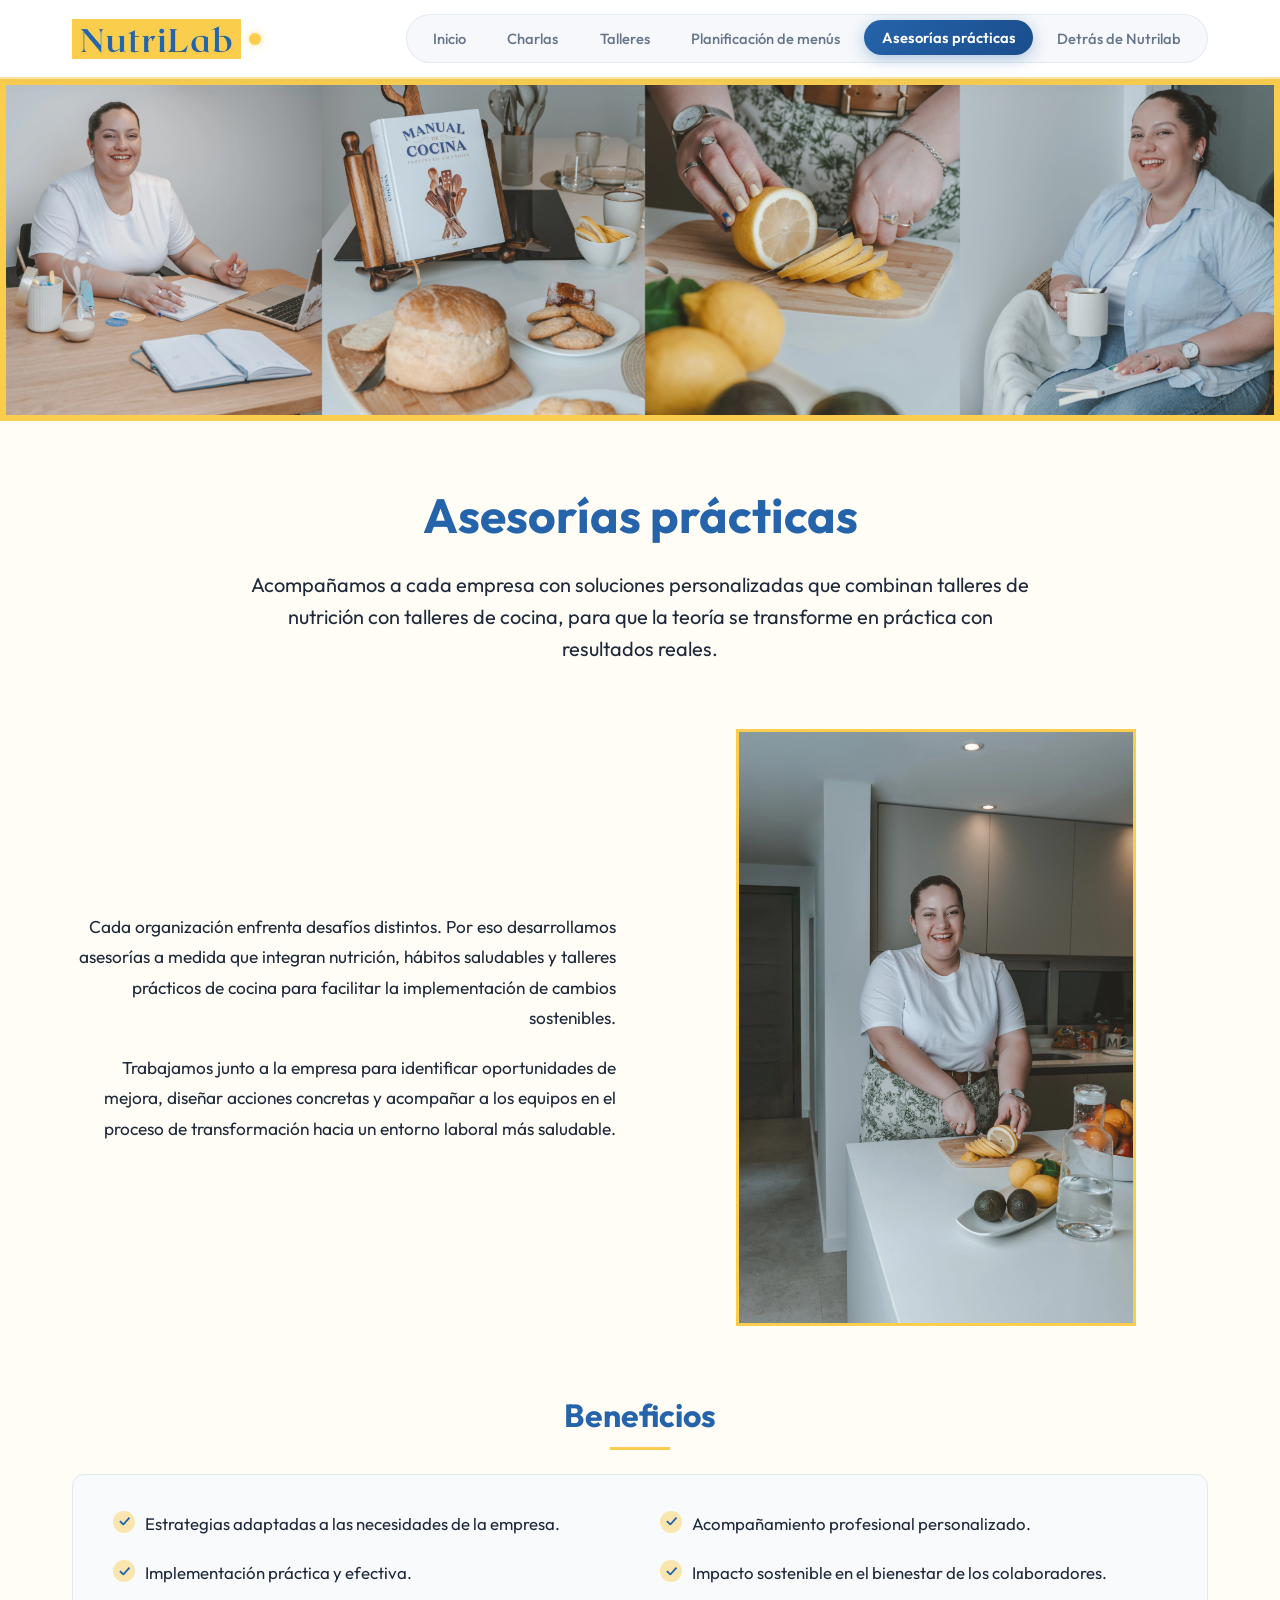
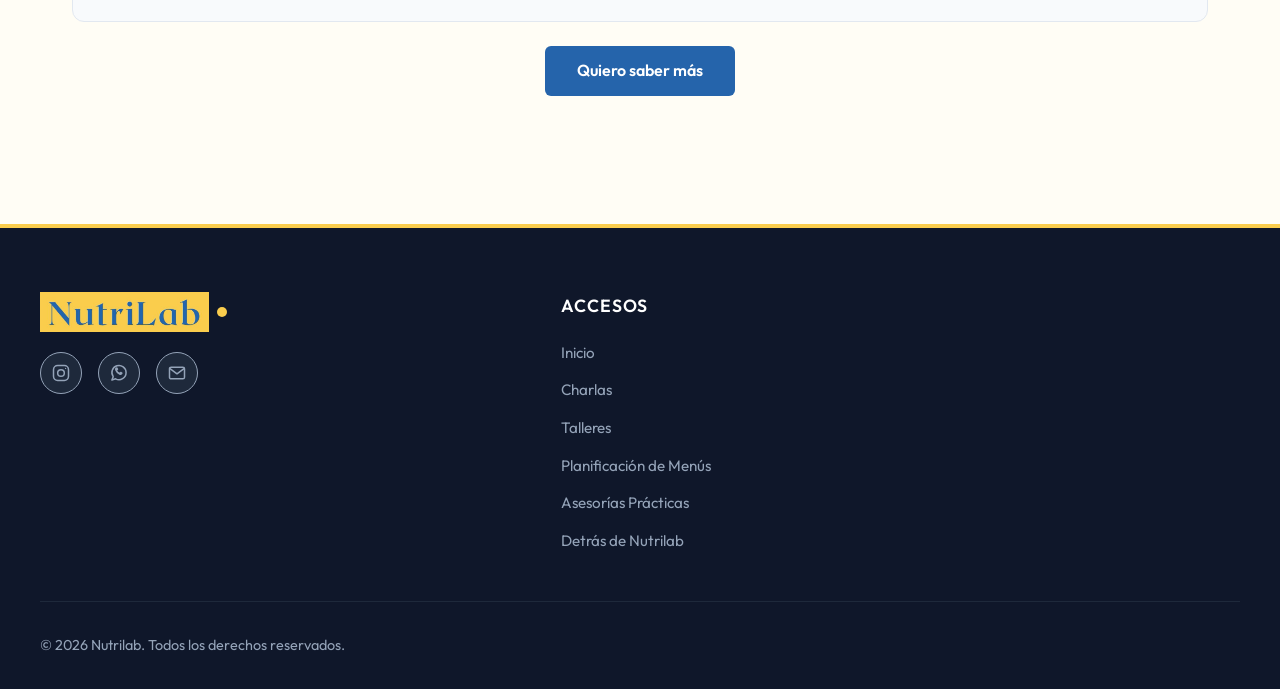
==== commit 85e38d03: "nombre de Accesos en footer" ====
--- a/asesorias-practicas.html
+++ b/asesorias-practicas.html
@@ -70,11 +70,12 @@
     <main class="service-detail-page">
         <!-- Banner placeholder like in home -->
         <div class="hero-banner">
-    <picture>
-        <source srcset="Assets/banner.gif" media="(max-width: 768px)">
-        <img src="Assets/banner_desktop_home.png" alt="Nutrilab - Equipos sanos construyen empresas poderosas" class="hero-banner-img">
-    </picture>
-</div>
+            <picture>
+                <source srcset="Assets/banner.gif" media="(max-width: 768px)">
+                <img src="Assets/banner_desktop_home.png" alt="Nutrilab - Equipos sanos construyen empresas poderosas"
+                    class="hero-banner-img">
+            </picture>
+        </div>
 
         <!-- Hero Section with name and brief description -->
         <section class="positioning-section">
@@ -93,10 +94,14 @@
 
                 <div class="service-description">
                     <p>
-                        Cada organización enfrenta desafíos distintos. Por eso desarrollamos asesorías a medida que integran nutrición, hábitos saludables y talleres prácticos de cocina para facilitar la implementación de cambios sostenibles.
+                        Cada organización enfrenta desafíos distintos. Por eso desarrollamos asesorías a medida que
+                        integran nutrición, hábitos saludables y talleres prácticos de cocina para facilitar la
+                        implementación de cambios sostenibles.
                     </p>
                     <p>
-                        Trabajamos junto a la empresa para identificar oportunidades de mejora, diseñar acciones concretas y acompañar a los equipos en el proceso de transformación hacia un entorno laboral más saludable.
+                        Trabajamos junto a la empresa para identificar oportunidades de mejora, diseñar acciones
+                        concretas y acompañar a los equipos en el proceso de transformación hacia un entorno laboral más
+                        saludable.
                     </p>
                 </div>
                 <div class="charla-carousel">
@@ -139,31 +144,33 @@
     <footer>
         <div class="footer-grid">
             <div class="footer-column">
-                <a href="index.html" class="footer-logo"><img src="Assets/logo.png" alt="Nutrilab" class="logo-image"></a>
+                <a href="index.html" class="footer-logo"><img src="Assets/logo.png" alt="Nutrilab"
+                        class="logo-image"></a>
                 <div class="social-links">
                     <a href="#" class="social-icon" aria-label="Instagram">
                         <svg viewBox="0 0 24 24" aria-hidden="true">
-                            <rect x="3" y="3" width="18" height="18" rx="5"/>
-                            <circle cx="12" cy="12" r="4"/>
-                            <circle cx="17.5" cy="6.5" r="0.75" class="social-icon-dot"/>
+                            <rect x="3" y="3" width="18" height="18" rx="5" />
+                            <circle cx="12" cy="12" r="4" />
+                            <circle cx="17.5" cy="6.5" r="0.75" class="social-icon-dot" />
                         </svg>
                     </a>
                     <a href="#" class="social-icon" aria-label="WhatsApp">
                         <svg viewBox="0 0 24 24" aria-hidden="true">
-                            <path d="M20.5 11.5a8.5 8.5 0 0 1-12.58 7.45L3.5 20.5l1.55-4.1A8.5 8.5 0 1 1 20.5 11.5Z"/>
-                            <path d="M9 8.5c.2 2 2 3.8 4 4l1.1-1.1 1.4.7c-.45 1.2-1.3 1.65-2.2 1.35-2.5-.85-4.35-2.7-5.2-5.2-.3-.9.15-1.75 1.35-2.2l.7 1.4Z"/>
+                            <path d="M20.5 11.5a8.5 8.5 0 0 1-12.58 7.45L3.5 20.5l1.55-4.1A8.5 8.5 0 1 1 20.5 11.5Z" />
+                            <path
+                                d="M9 8.5c.2 2 2 3.8 4 4l1.1-1.1 1.4.7c-.45 1.2-1.3 1.65-2.2 1.35-2.5-.85-4.35-2.7-5.2-5.2-.3-.9.15-1.75 1.35-2.2l.7 1.4Z" />
                         </svg>
                     </a>
                     <a href="#" class="social-icon" aria-label="Correo">
                         <svg viewBox="0 0 24 24" aria-hidden="true">
-                            <rect x="3" y="5" width="18" height="14" rx="2"/>
-                            <path d="m4 7 8 6 8-6"/>
+                            <rect x="3" y="5" width="18" height="14" rx="2" />
+                            <path d="m4 7 8 6 8-6" />
                         </svg>
                     </a>
                 </div>
             </div>
             <div class="footer-column">
-                <div class="footer-title">Mapa Web</div>
+                <div class="footer-title">Accesos</div>
                 <ul class="footer-sitemap">
                     <li><a href="index.html">Inicio</a></li>
                     <li><a href="charlas.html">Charlas</a></li>
@@ -186,4 +193,4 @@
 
 </body>
 
-</html>
+</html>
--- a/styles.css
+++ b/styles.css
@@ -6,6 +6,7 @@
     --color-brand-accent: #facd4d;
     /* For specific brand backgrounds/accents */
     --color-bg-white: #ffffff;
+    --color-bg-page: #fffdf5;
     /* Main web background */
     --color-text-dark: #1e293b;
     --color-text-muted: #64748b;
@@ -23,7 +24,7 @@
 
 body {
     font-family: var(--font-sans);
-    background-color: var(--color-bg-white);
+    background-color: var(--color-bg-page);
     color: var(--color-text-dark);
     line-height: 1.6;
     overflow-x: hidden;
@@ -418,7 +419,7 @@
 
 /* Positioning Tagline */
 .positioning-section {
-    background-color: var(--color-bg-white);
+    background-color: var(--color-bg-page);
     padding: 5rem 2rem;
     text-align: center;
 }
@@ -957,6 +958,33 @@
     margin: 0;
 }
 
+/* Service page text alignment */
+.service-detail-page .positioning-section,
+.service-detail-page .benefits-section {
+    text-align: center;
+}
+
+.service-detail-page .benefits-section .section-title::after {
+    left: 50%;
+    transform: translateX(-50%);
+}
+
+.service-detail-page .benefits-list {
+    text-align: left;
+}
+
+.service-detail-page .benefits-list li {
+    padding-right: 0;
+    padding-left: 2rem;
+}
+
+/* The copy beside each carousel is the only desktop text aligned to the right. */
+@media (min-width: 769px) {
+    .service-detail-page .service-description {
+        text-align: right;
+    }
+}
+
 /* Home page section rhythm */
 .home-page .positioning-section {
     padding: 4rem 2rem;
@@ -1037,6 +1065,20 @@
 }
 
 @media (max-width: 768px) {
+
+    .service-detail-page .positioning-section,
+    .service-detail-page .benefits-section {
+        text-align: center;
+    }
+
+    .service-detail-page .benefits-list {
+        text-align: left;
+    }
+
+    .service-detail-page .service-description {
+        text-align: center;
+    }
+
     .benefits-list {
         grid-template-columns: 1fr;
         gap: 1.25rem;
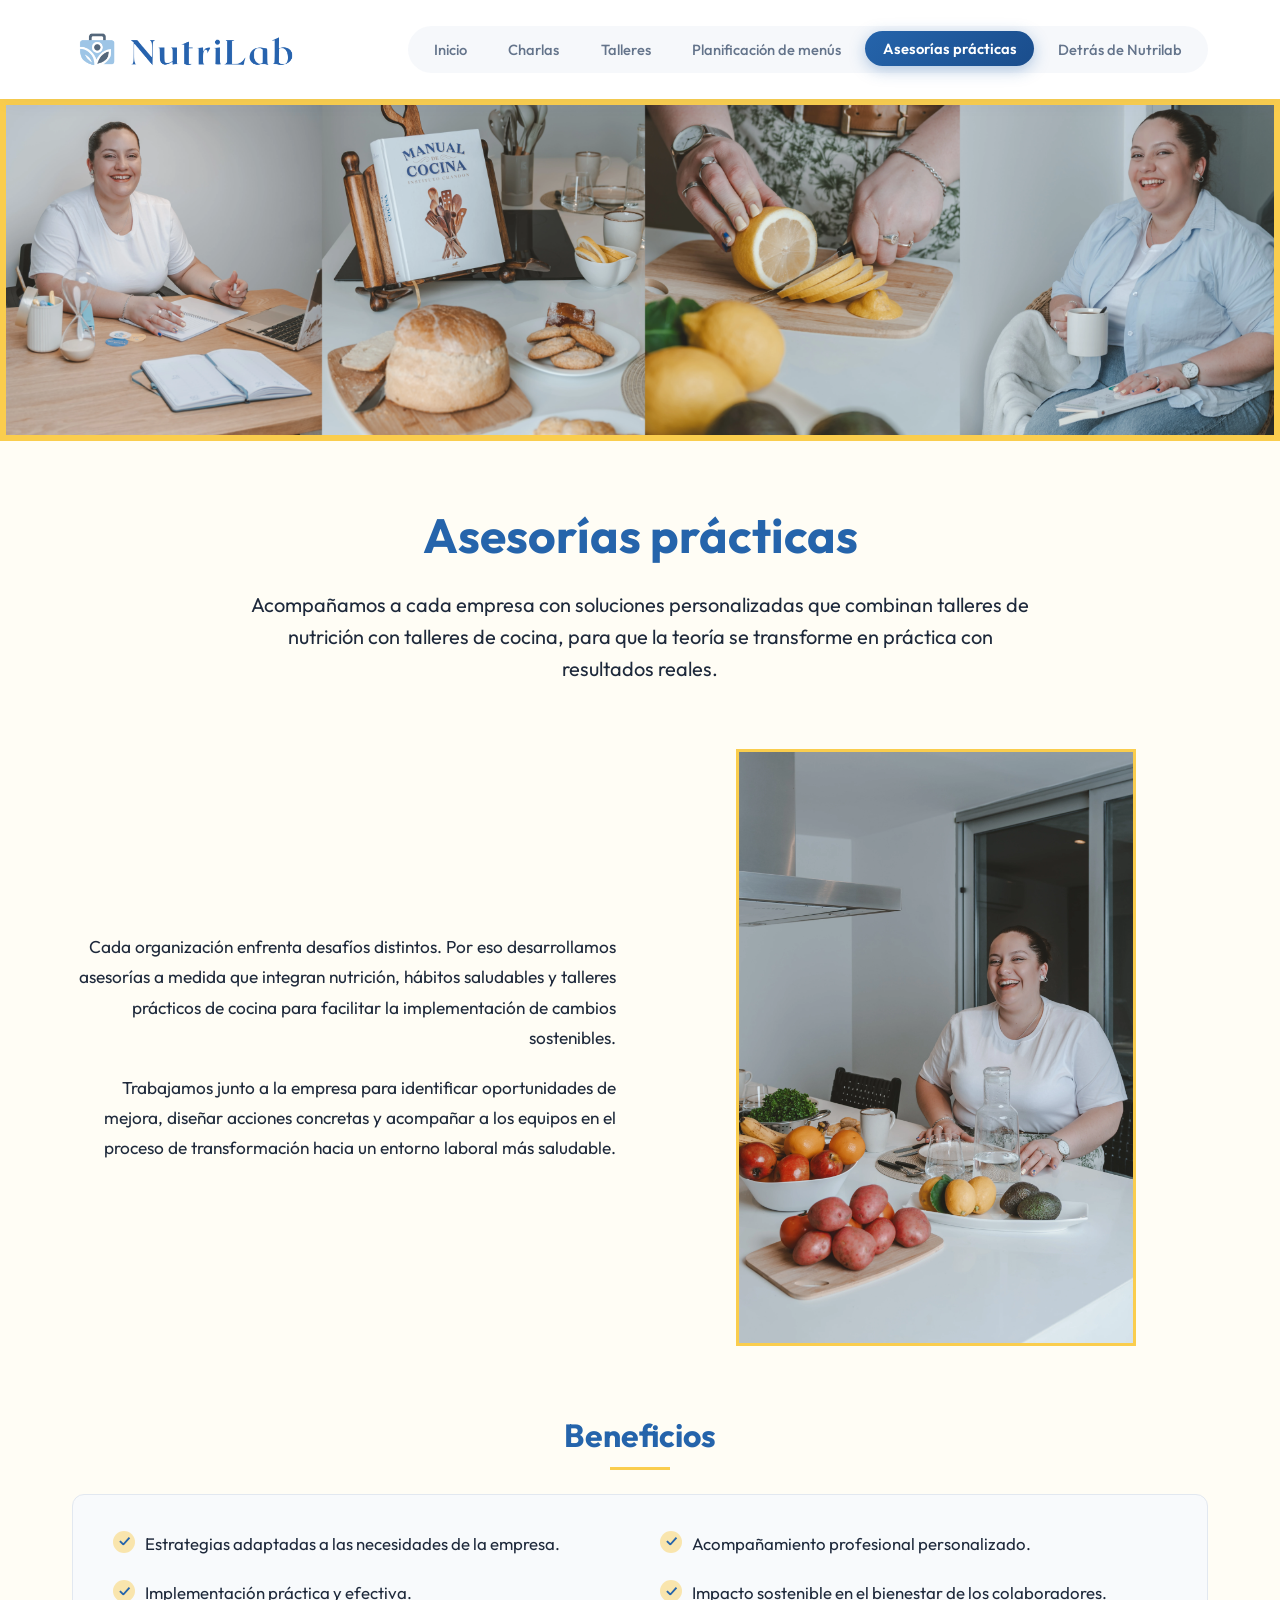
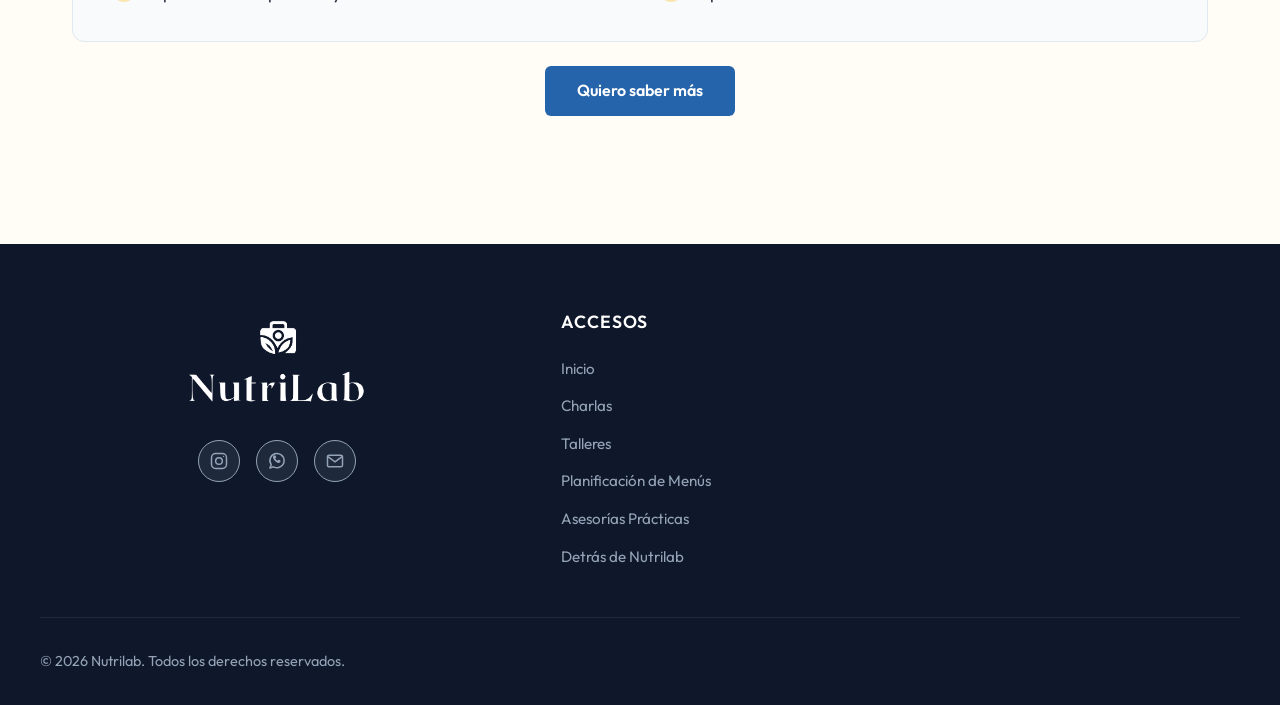
==== commit d30c2efa: "logos footer y nav" ====
--- a/asesorias-practicas.html
+++ b/asesorias-practicas.html
@@ -144,7 +144,7 @@
     <footer>
         <div class="footer-grid">
             <div class="footer-column">
-                <a href="index.html" class="footer-logo"><img src="Assets/logo.png" alt="Nutrilab"
+                <a href="index.html" class="footer-logo"><img src="Assets/Logo_blanco.png" alt="Nutrilab"
                         class="logo-image"></a>
                 <div class="social-links">
                     <a href="#" class="social-icon" aria-label="Instagram">
--- a/styles.css
+++ b/styles.css
@@ -35,7 +35,7 @@
     background-color: rgba(255, 255, 255, 0.92);
     backdrop-filter: blur(16px);
     -webkit-backdrop-filter: blur(16px);
-    border-bottom: 2px solid rgba(250, 205, 77, 0.55);
+    border: none;
     box-shadow: 0 4px 20px -4px rgba(37, 100, 171, 0.07);
     position: sticky;
     top: 0;
@@ -46,7 +46,7 @@
 .nav-container {
     max-width: var(--max-width);
     margin: 0 auto;
-    padding: 0.9rem 2rem;
+    padding: 0.6rem 2rem;
     display: flex;
     justify-content: space-between;
     align-items: center;
@@ -61,33 +61,30 @@
     display: flex;
     align-items: center;
     gap: 0.5rem;
+    border: none;
     transition: transform 0.25s cubic-bezier(0.34, 1.56, 0.64, 1);
 }
 
-/* Reduce logo image size in header and footer */
 .logo img.logo-image,
+.footer-logo img.logo-image,
+img.logo-image {
+    border: none;
+    outline: none;
+    box-shadow: none;
+}
+
+.logo img.logo-image {
+    height: 5rem;
+    width: auto;
+}
+
 .footer-logo img.logo-image {
-    height: 2.5rem;
+    height: 7rem;
     width: auto;
-}
-
-.logo::after {
-    content: '';
-    display: inline-block;
-    width: 12px;
-    height: 12px;
-    background-color: var(--color-brand-accent);
-    border-radius: 50%;
-    box-shadow: 0 0 10px rgba(250, 205, 77, 0.6);
-    transition: transform 0.3s cubic-bezier(0.34, 1.56, 0.64, 1);
 }
 
 .logo:hover {
     transform: translateY(-1px);
-}
-
-.logo:hover::after {
-    transform: scale(1.3);
 }
 
 nav {
@@ -97,7 +94,7 @@
     background-color: rgba(241, 245, 249, 0.65);
     padding: 0.35rem 0.5rem;
     border-radius: 9999px;
-    border: 1px solid rgba(226, 232, 240, 0.85);
+    border: none;
 }
 
 nav a {
@@ -172,11 +169,10 @@
         justify-content: center;
         align-items: center;
         padding: 0.8rem 1.2rem;
-        /* reduced height by 20% */
         background-color: rgba(255, 255, 255, 0.92);
         backdrop-filter: blur(16px);
         -webkit-backdrop-filter: blur(16px);
-        border-bottom: 2px solid rgba(250, 205, 77, 0.7);
+        border: none;
         position: sticky;
         top: 0;
         z-index: 100;
@@ -185,8 +181,8 @@
 
     /* Show the floating pill nav at the bottom */
     .mobile-nav-pill {
-        display: flex;
-        justify-content: space-around;
+        display: grid;
+        grid-template-columns: repeat(3, minmax(0, 1fr));
         align-items: center;
         position: fixed;
         bottom: 1cm;
@@ -199,13 +195,12 @@
         -webkit-backdrop-filter: blur(20px) saturate(180%);
         border: 1px solid rgba(255, 255, 255, 0.15);
         border-radius: 9999px;
-        padding: 0.5rem 0.65rem;
+        padding: 0.5rem;
         gap: 0.35rem;
         box-shadow: 0 12px 36px -4px rgba(15, 23, 42, 0.45),
             0 4px 12px rgba(0, 0, 0, 0.25),
             inset 0 1px 0 rgba(255, 255, 255, 0.18);
-        max-width: calc(100vw - 2.5rem);
-        width: max-content;
+        width: min(360px, calc(100vw - 2.5rem));
         transition: all 0.3s cubic-bezier(0.34, 1.56, 0.64, 1);
     }
 
@@ -216,7 +211,7 @@
         font-weight: 500;
         font-size: 0.82rem;
         font-family: var(--font-sans);
-        padding: 0.55rem 1rem;
+        padding: 0.55rem 0.5rem;
         border-radius: 9999px;
         border: none;
         background: transparent;
@@ -224,7 +219,7 @@
         white-space: nowrap;
         display: flex;
         align-items: center;
-        gap: 0.35rem;
+        justify-content: center;
         transition: all 0.25s cubic-bezier(0.34, 1.56, 0.64, 1);
         position: relative;
         user-select: none;
@@ -267,20 +262,17 @@
     }
 
     .pill-servicios-btn .arrow {
-        font-size: 0.55rem;
-        transition: transform 0.3s cubic-bezier(0.34, 1.56, 0.64, 1);
-        display: inline-block;
-        opacity: 0.8;
-    }
-
-    .pill-servicios-btn.open .arrow {
-        transform: rotate(180deg);
-        opacity: 1;
+        display: none;
     }
 
     /* Wrapper for the Servicios button + its dropdown */
     .pill-servicios-wrapper {
         position: relative;
+        min-width: 0;
+    }
+
+    .pill-servicios-btn {
+        width: 100%;
     }
 
     /* The dropdown panel that slides up from the pill */
@@ -642,6 +634,63 @@
     margin: 0;
 }
 
+/* Client comments */
+.comments-grid {
+    display: grid;
+    grid-template-columns: repeat(4, 1fr);
+    gap: 2rem;
+}
+
+.comment-card {
+    display: flex;
+    flex-direction: column;
+    align-items: center;
+    padding: 2rem;
+    text-align: center;
+    background-color: var(--color-bg-white);
+    border: 1px solid var(--color-border);
+    border-radius: 12px;
+}
+
+.client-photo-placeholder {
+    width: 128px;
+    aspect-ratio: 1;
+    border: 2px dashed var(--color-border);
+    border-radius: 50%;
+    background-color: #f8fafc;
+}
+
+.comment-client-name {
+    margin-top: 1.25rem;
+    color: var(--color-brand-primary);
+    font-size: 1.25rem;
+}
+
+.comment-client-text {
+    margin-top: 0.5rem;
+    color: var(--color-text-dark);
+    line-height: 1.6;
+}
+
+@media (max-width: 768px) {
+    .comments-grid {
+        grid-template-columns: repeat(2, minmax(0, 1fr));
+        gap: 1rem;
+    }
+
+    .comment-card {
+        padding: 1.25rem 0.75rem;
+    }
+
+    .client-photo-placeholder {
+        width: 96px;
+    }
+
+    .comment-client-name {
+        font-size: 1.05rem;
+    }
+}
+
 .charla-carousel {
     width: 100%;
     max-width: 400px;
@@ -1137,7 +1186,7 @@
     color: #94a3b8;
     padding: 4rem 2rem 2rem 2rem;
     margin-top: 4rem;
-    border-top: 4px solid var(--color-brand-accent);
+    border: none;
 }
 
 .footer-grid {
@@ -1156,6 +1205,10 @@
     gap: 1.25rem;
 }
 
+.footer-column:first-child {
+    align-items: center;
+}
+
 .footer-logo {
     color: var(--color-bg-white);
     font-size: 1.8rem;
@@ -1164,16 +1217,9 @@
     letter-spacing: -0.05em;
     display: flex;
     align-items: center;
+    justify-content: center;
     gap: 0.5rem;
-}
-
-.footer-logo::after {
-    content: '';
-    display: inline-block;
-    width: 10px;
-    height: 10px;
-    background-color: var(--color-brand-accent);
-    border-radius: 50%;
+    border: none;
 }
 
 .footer-title {
@@ -1207,6 +1253,7 @@
     display: flex;
     gap: 1rem;
     align-items: center;
+    justify-content: center;
 }
 
 .social-icon {
@@ -1264,4 +1311,4 @@
         gap: 1rem;
         text-align: center;
     }
-}
+}
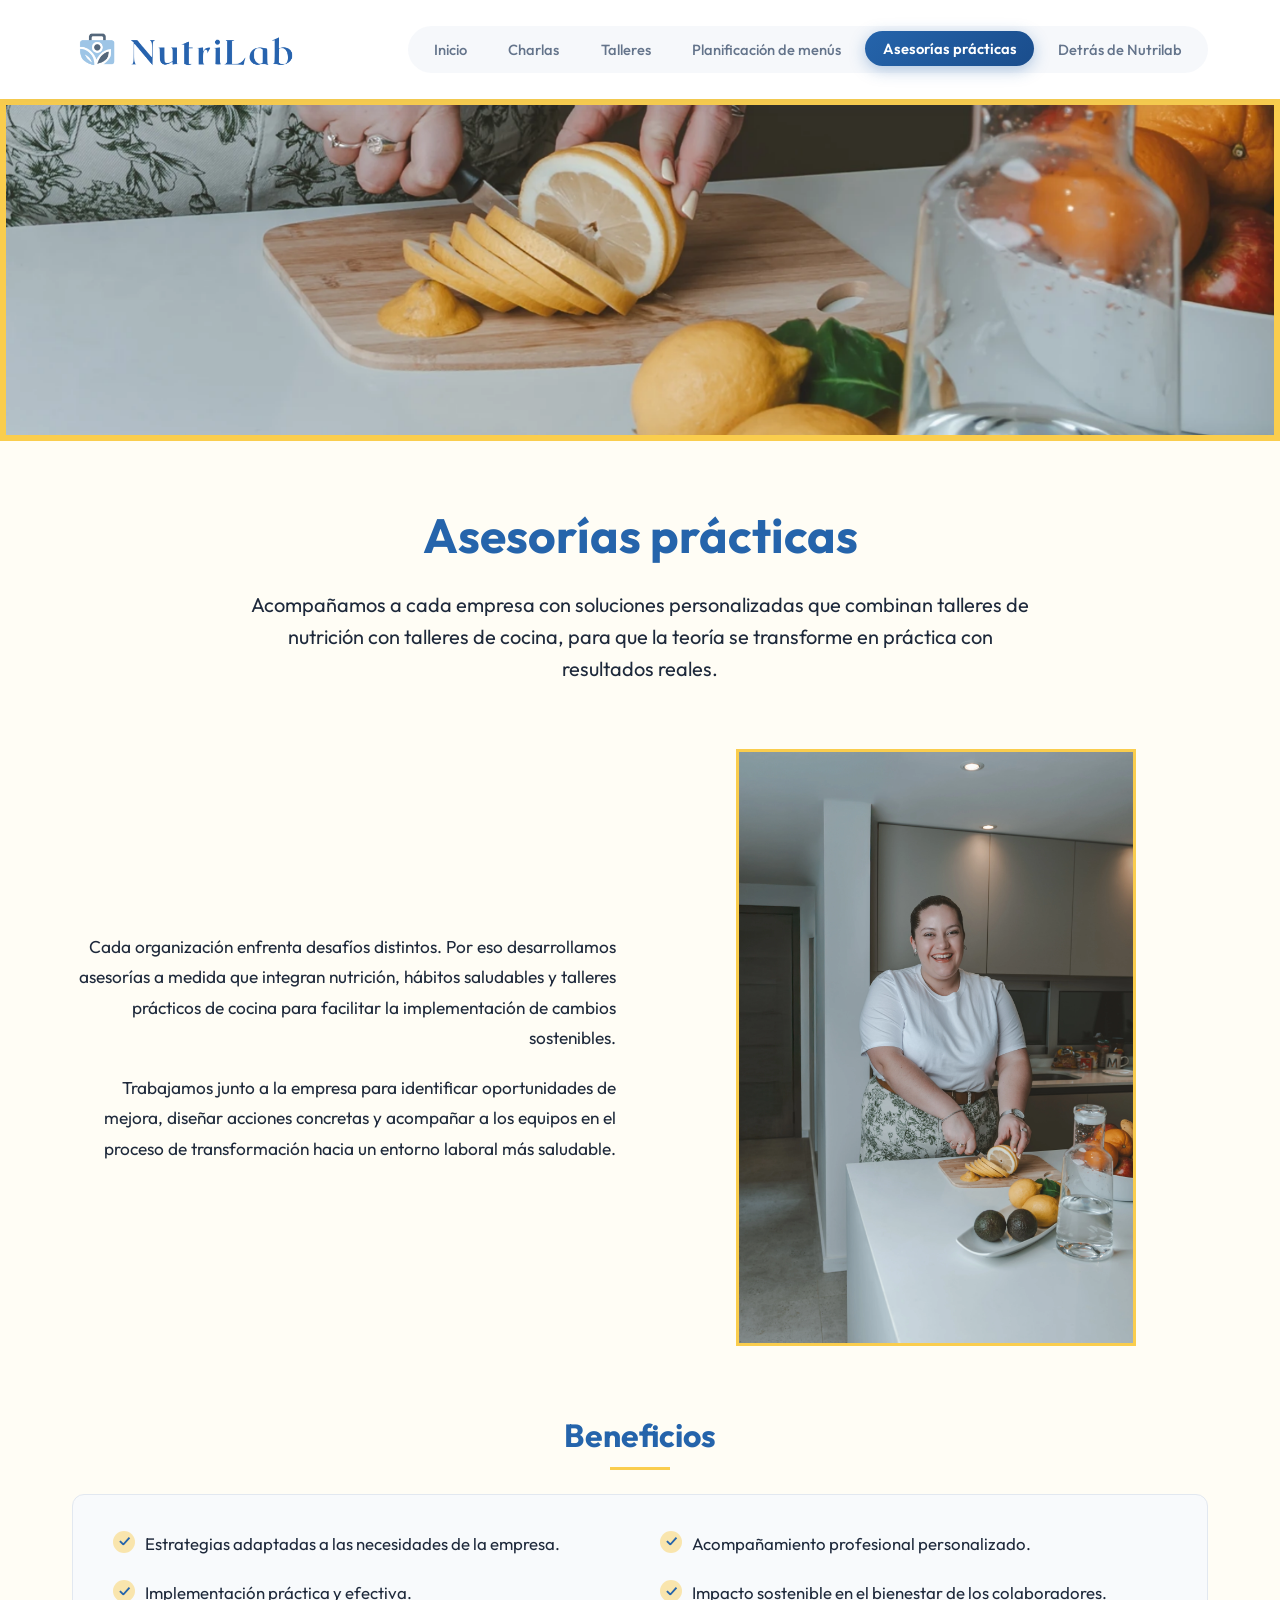
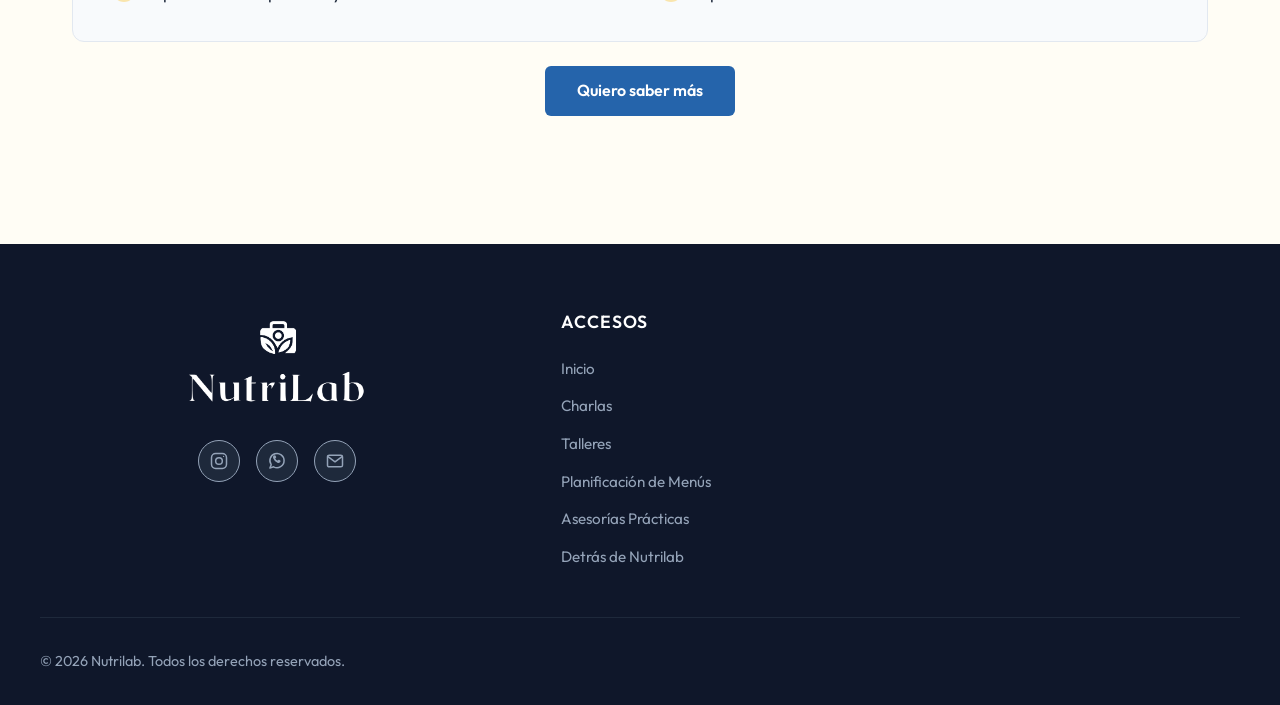
==== commit c5e62604: "Banners desktop servicios" ====
--- a/asesorias-practicas.html
+++ b/asesorias-practicas.html
@@ -72,7 +72,7 @@
         <div class="hero-banner">
             <picture>
                 <source srcset="Assets/banner.gif" media="(max-width: 768px)">
-                <img src="Assets/banner_desktop_home.png" alt="Nutrilab - Equipos sanos construyen empresas poderosas"
+                <img src="Assets/Banner_asesorias.png" alt="Nutrilab - Asesorías prácticas"
                     class="hero-banner-img">
             </picture>
         </div>
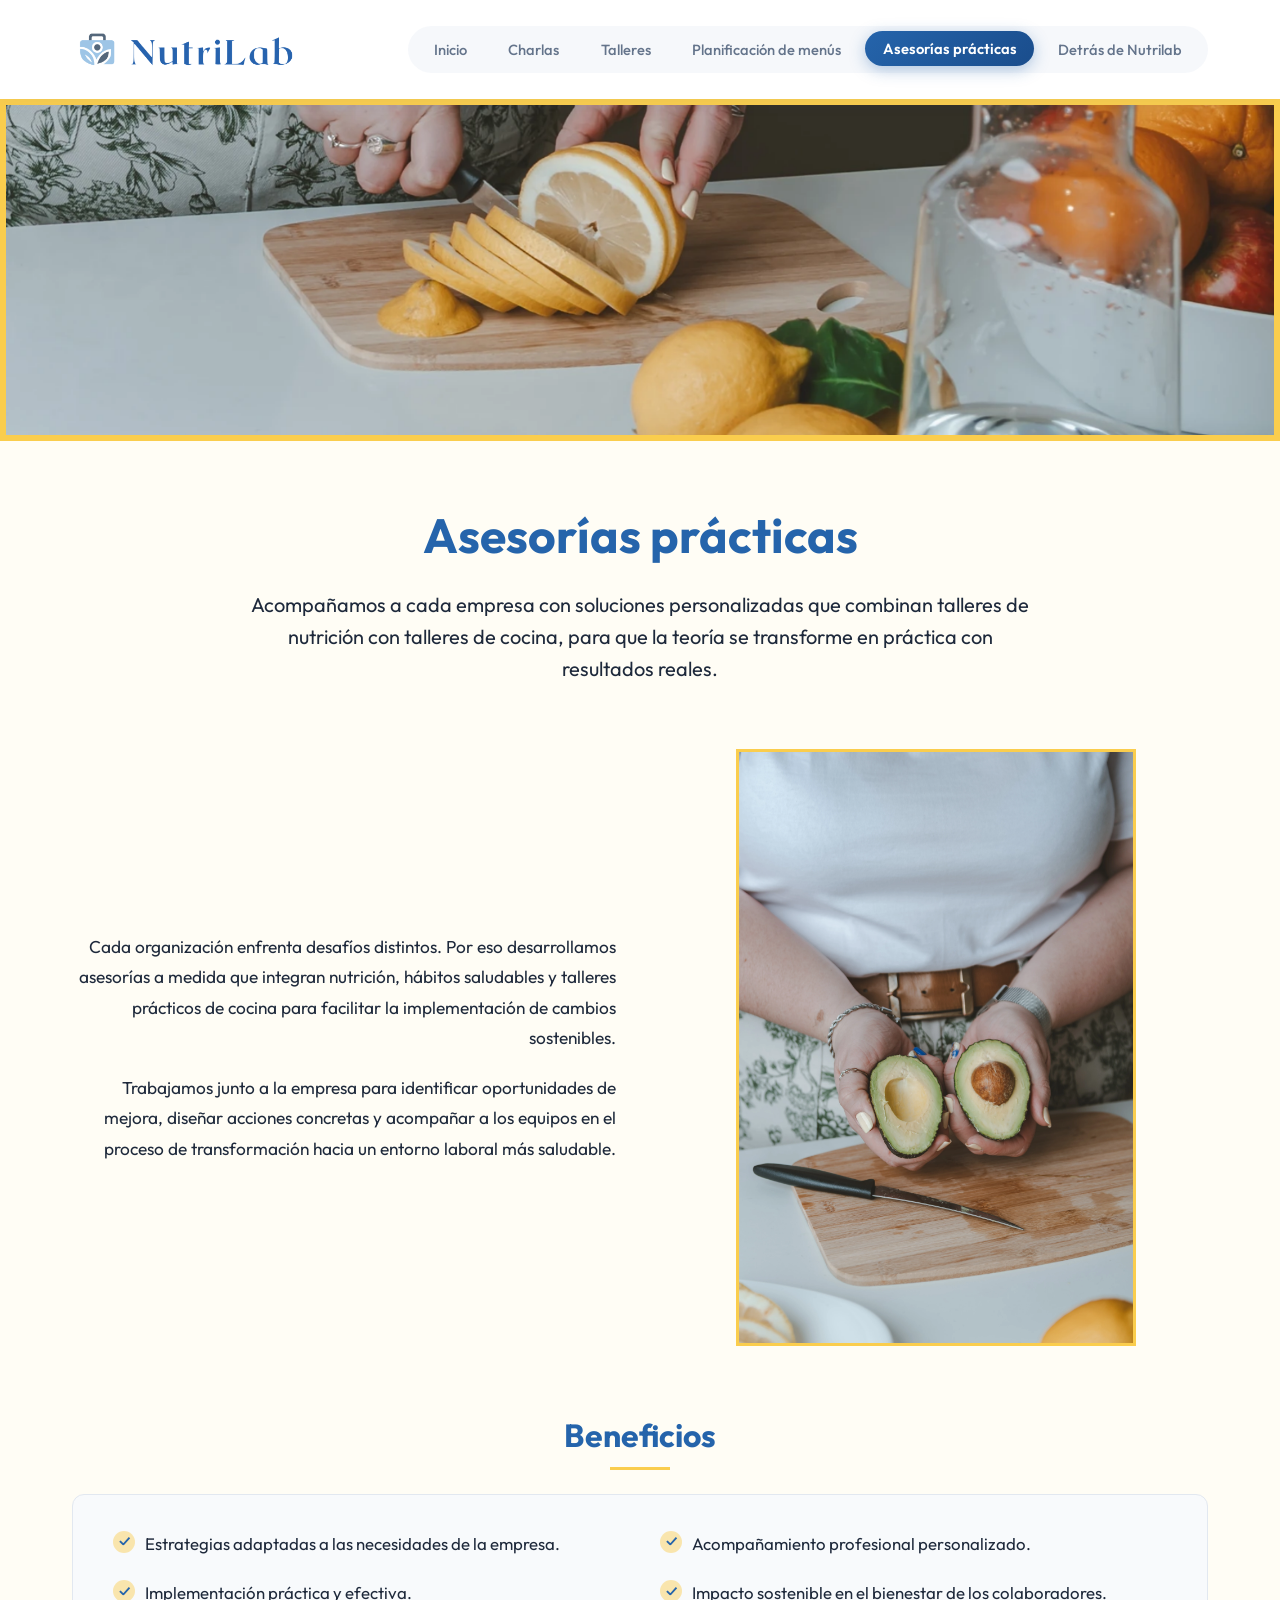
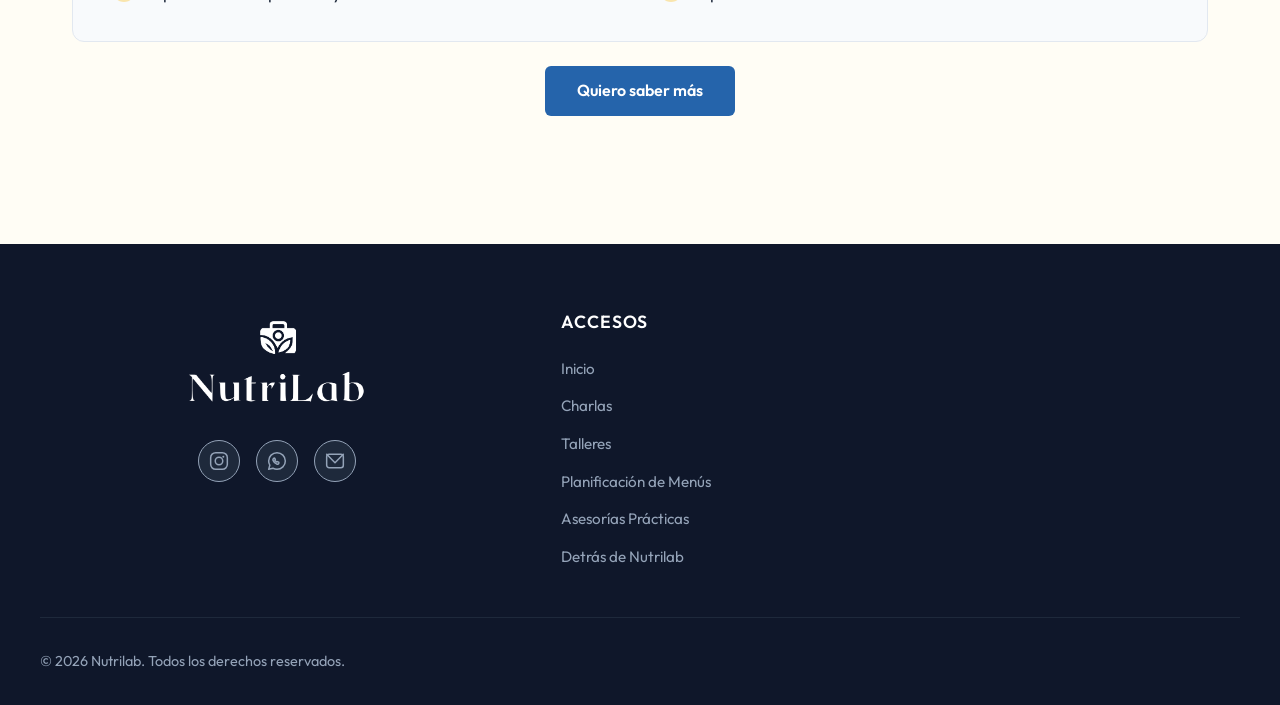
==== commit 35bed3ec: "icnos footer contactos" ====
--- a/asesorias-practicas.html
+++ b/asesorias-practicas.html
@@ -149,22 +149,21 @@
                 <div class="social-links">
                     <a href="#" class="social-icon" aria-label="Instagram">
                         <svg viewBox="0 0 24 24" aria-hidden="true">
-                            <rect x="3" y="3" width="18" height="18" rx="5" />
-                            <circle cx="12" cy="12" r="4" />
-                            <circle cx="17.5" cy="6.5" r="0.75" class="social-icon-dot" />
+                            <rect x="2" y="2" width="20" height="20" rx="6" ry="6" />
+                            <circle cx="12" cy="12" r="4.5" />
+                            <circle cx="17.2" cy="6.8" r="1.2" fill="currentColor" stroke="none" />
                         </svg>
                     </a>
                     <a href="#" class="social-icon" aria-label="WhatsApp">
                         <svg viewBox="0 0 24 24" aria-hidden="true">
-                            <path d="M20.5 11.5a8.5 8.5 0 0 1-12.58 7.45L3.5 20.5l1.55-4.1A8.5 8.5 0 1 1 20.5 11.5Z" />
-                            <path
-                                d="M9 8.5c.2 2 2 3.8 4 4l1.1-1.1 1.4.7c-.45 1.2-1.3 1.65-2.2 1.35-2.5-.85-4.35-2.7-5.2-5.2-.3-.9.15-1.75 1.35-2.2l.7 1.4Z" />
+                            <path d="M12 2C6.48 2 2 6.48 2 12c0 1.85.5 3.58 1.37 5.07L2 22l5.07-1.35A9.96 9.96 0 0 0 12 22c5.52 0 10-4.48 10-10S17.52 2 12 2Z" />
+                            <path d="M8.5 8.5c.3 0 .6.05.85.1l.7 1.8-.6.6c.5 1 1.3 1.8 2.3 2.3l.6-.6 1.8.7c.05.25.1.55.1.85 0 1.1-1.35 2-2.5 1.5-2-.85-3.65-2.5-4.5-4.5-.5-1.15.4-2.5 1.5-2.5Z" stroke-linejoin="round" />
                         </svg>
                     </a>
                     <a href="#" class="social-icon" aria-label="Correo">
                         <svg viewBox="0 0 24 24" aria-hidden="true">
-                            <rect x="3" y="5" width="18" height="14" rx="2" />
-                            <path d="m4 7 8 6 8-6" />
+                            <rect x="2" y="4" width="20" height="16" rx="3" />
+                            <polyline points="2,4 12,14 22,4" />
                         </svg>
                     </a>
                 </div>
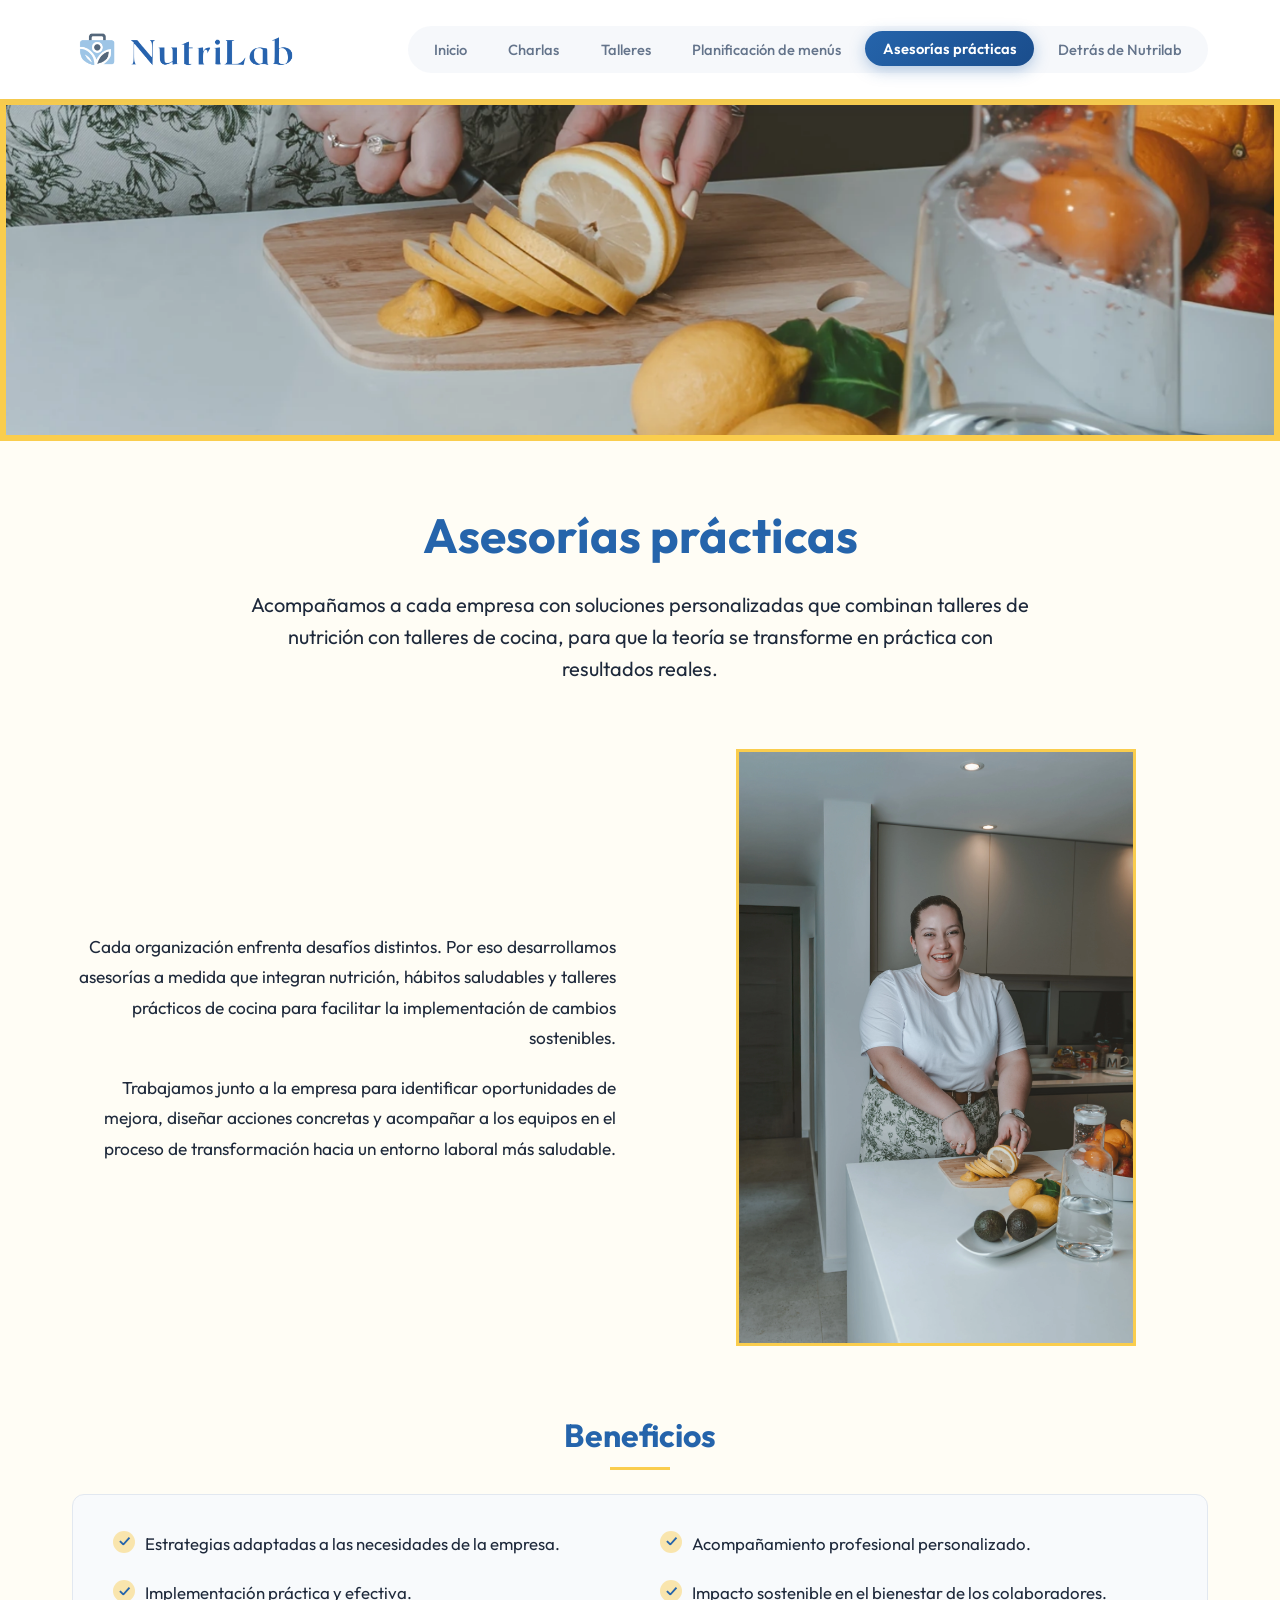
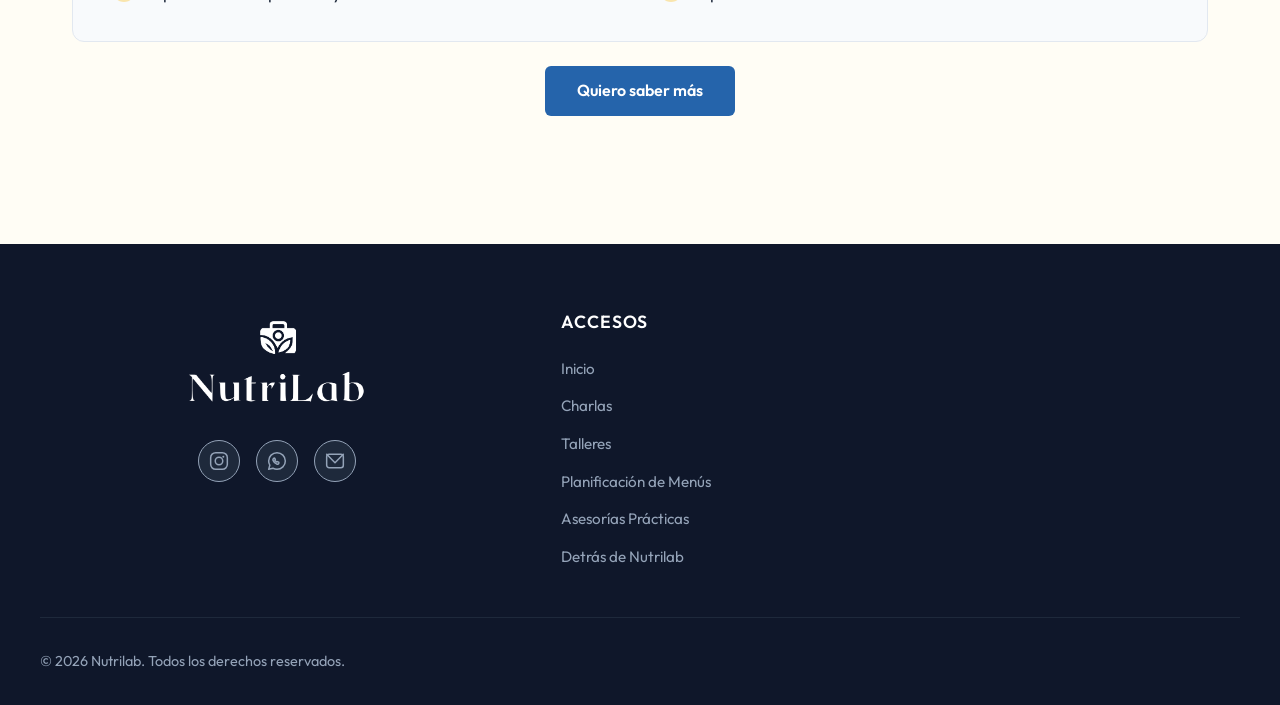
==== commit 685d535a: "banners mobile" ====
--- a/asesorias-practicas.html
+++ b/asesorias-practicas.html
@@ -68,10 +68,10 @@
     </script>
 
     <main class="service-detail-page">
-        <!-- Banner placeholder like in home -->
+        <!-- Hero Banner Image -->
         <div class="hero-banner">
             <picture>
-                <source srcset="Assets/banner.gif" media="(max-width: 768px)">
+                <source srcset="Assets/banners_mobile/asesorias_mobile.png" media="(max-width: 768px)">
                 <img src="Assets/Banner_asesorias.png" alt="Nutrilab - Asesorías prácticas"
                     class="hero-banner-img">
             </picture>
--- a/styles.css
+++ b/styles.css
@@ -634,6 +634,256 @@
     margin: 0;
 }
 
+/* Services Value & Benefits Section */
+.services-value-section {
+    margin-bottom: 4rem;
+}
+
+.services-value-intro {
+    font-size: 1.15rem;
+    color: var(--color-text-dark);
+    max-width: 820px;
+    margin-top: -0.5rem;
+    margin-bottom: 2.25rem;
+    line-height: 1.65;
+}
+
+/* Grid de resumen de servicios */
+.services-summary-grid {
+    display: grid;
+    grid-template-columns: repeat(4, 1fr);
+    gap: 1.5rem;
+    margin-bottom: 3rem;
+}
+
+.service-summary-card {
+    background-color: var(--color-bg-white);
+    border: 1px solid var(--color-border);
+    border-radius: 12px;
+    padding: 0;
+    display: flex;
+    flex-direction: column;
+    text-decoration: none;
+    color: inherit;
+    transition: transform 0.25s ease, box-shadow 0.25s ease, border-color 0.25s ease;
+    position: relative;
+    overflow: hidden;
+    box-shadow: 0 2px 10px rgba(0, 0, 0, 0.02);
+}
+
+.service-summary-card::before {
+    content: '';
+    position: absolute;
+    top: 0;
+    left: 0;
+    right: 0;
+    height: 3px;
+    background: var(--color-brand-primary);
+    opacity: 0;
+    transition: opacity 0.25s ease;
+    z-index: 2;
+}
+
+.service-summary-card:hover {
+    transform: translateY(-4px);
+    box-shadow: 0 12px 24px -6px rgba(37, 100, 171, 0.12);
+    border-color: rgba(37, 100, 171, 0.35);
+}
+
+.service-summary-card:hover::before {
+    opacity: 1;
+}
+
+.service-card-image-wrap {
+    width: 100%;
+    aspect-ratio: 16 / 9;
+    overflow: hidden;
+    position: relative;
+    background-color: #f1f5f9;
+    border-bottom: 1px solid var(--color-border);
+}
+
+.service-card-image {
+    width: 100%;
+    height: 100%;
+    object-fit: cover;
+    object-position: center;
+    display: block;
+    border: none !important;
+    transition: transform 0.4s cubic-bezier(0.25, 0.46, 0.45, 0.94);
+}
+
+.service-summary-card:hover .service-card-image {
+    transform: scale(1.06);
+}
+
+.service-card-body {
+    padding: 1.25rem 1.4rem 1.5rem;
+    display: flex;
+    flex-direction: column;
+    flex-grow: 1;
+}
+
+.service-card-title {
+    font-size: 1.25rem;
+    font-weight: 600;
+    color: var(--color-brand-primary);
+    margin-bottom: 0.65rem;
+    line-height: 1.3;
+}
+
+.service-card-desc {
+    font-size: 0.95rem;
+    color: var(--color-text-muted);
+    line-height: 1.55;
+    margin-bottom: 1.25rem;
+    flex-grow: 1;
+}
+
+.service-card-link {
+    font-size: 0.92rem;
+    font-weight: 600;
+    color: var(--color-brand-primary);
+    display: inline-flex;
+    align-items: center;
+    gap: 0.35rem;
+    transition: gap 0.2s ease;
+}
+
+.service-summary-card:hover .service-card-link {
+    gap: 0.6rem;
+}
+
+/* Bloque destacado de Beneficios para la empresa */
+.company-benefits-block {
+    background-color: var(--color-bg-white);
+    border: 1px solid var(--color-border);
+    border-radius: 16px;
+    padding: 2.75rem 3rem;
+    box-shadow: 0 4px 20px -4px rgba(37, 100, 171, 0.05);
+    position: relative;
+}
+
+.company-benefits-header {
+    text-align: center;
+    max-width: 760px;
+    margin: 0 auto 2.5rem;
+}
+
+.benefits-badge {
+    display: inline-block;
+    background-color: rgba(250, 205, 77, 0.3);
+    color: #8c5d00;
+    font-size: 0.82rem;
+    font-weight: 700;
+    text-transform: uppercase;
+    letter-spacing: 0.06em;
+    padding: 0.35rem 0.85rem;
+    border-radius: 9999px;
+    margin-bottom: 0.75rem;
+}
+
+.company-benefits-title {
+    font-size: 1.75rem;
+    font-weight: 700;
+    color: var(--color-brand-primary);
+    line-height: 1.3;
+    margin-bottom: 0.75rem;
+}
+
+.company-benefits-subtitle {
+    font-size: 1.05rem;
+    color: var(--color-text-muted);
+    line-height: 1.6;
+}
+
+.company-benefits-grid {
+    display: grid;
+    grid-template-columns: repeat(2, 1fr);
+    gap: 2rem 2.5rem;
+    margin-bottom: 2.5rem;
+}
+
+.benefit-item {
+    display: flex;
+    align-items: flex-start;
+    gap: 1.15rem;
+}
+
+.benefit-item-icon {
+    width: 42px;
+    height: 42px;
+    min-width: 42px;
+    border-radius: 50%;
+    background: rgba(250, 205, 77, 0.35);
+    color: var(--color-brand-primary);
+    display: flex;
+    align-items: center;
+    justify-content: center;
+    margin-top: 0.15rem;
+}
+
+.benefit-item-icon svg {
+    width: 20px;
+    height: 20px;
+    stroke: currentColor;
+    fill: none;
+    stroke-width: 2.2;
+    stroke-linecap: round;
+    stroke-linejoin: round;
+}
+
+.benefit-item-content h4 {
+    font-size: 1.12rem;
+    font-weight: 600;
+    color: var(--color-text-dark);
+    margin-bottom: 0.35rem;
+    line-height: 1.35;
+}
+
+.benefit-item-content p {
+    font-size: 0.95rem;
+    color: var(--color-text-muted);
+    line-height: 1.55;
+    margin: 0;
+}
+
+.company-benefits-cta {
+    text-align: center;
+    padding-top: 1.75rem;
+    border-top: 1px solid var(--color-border);
+}
+
+@media (max-width: 992px) {
+    .services-summary-grid {
+        grid-template-columns: repeat(2, 1fr);
+        gap: 1.25rem;
+    }
+
+    .company-benefits-block {
+        padding: 2.25rem 2rem;
+    }
+}
+
+@media (max-width: 768px) {
+    .services-summary-grid {
+        grid-template-columns: 1fr;
+    }
+
+    .company-benefits-grid {
+        grid-template-columns: 1fr;
+        gap: 1.5rem;
+    }
+
+    .company-benefits-block {
+        padding: 1.75rem 1.25rem;
+    }
+
+    .company-benefits-title {
+        font-size: 1.45rem;
+    }
+}
+
 /* Client comments */
 .comments-grid {
     display: grid;
@@ -1046,6 +1296,7 @@
 
 .home-page .why-invest-section,
 .home-page .highlight-text,
+.home-page .services-value-section,
 .home-page .comments-section,
 .home-page .contact-section,
 .home-page .clients-section {
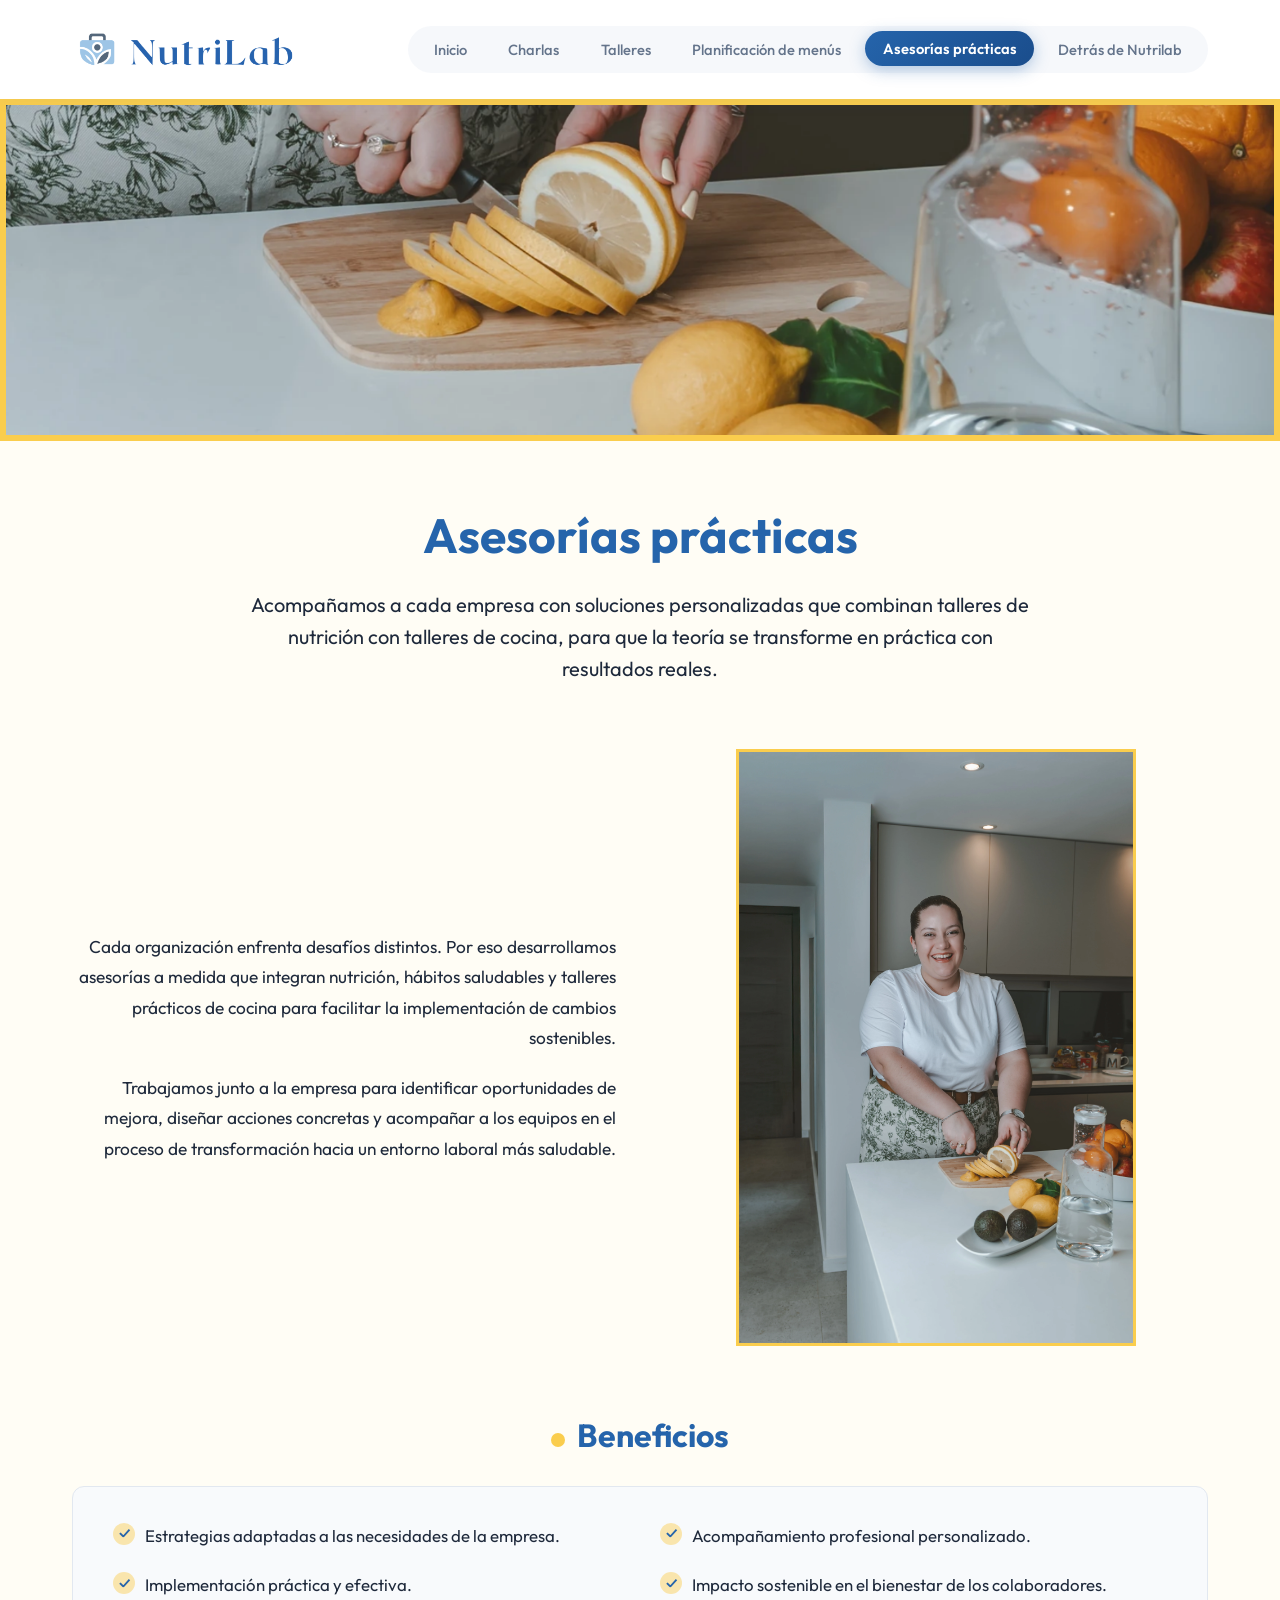
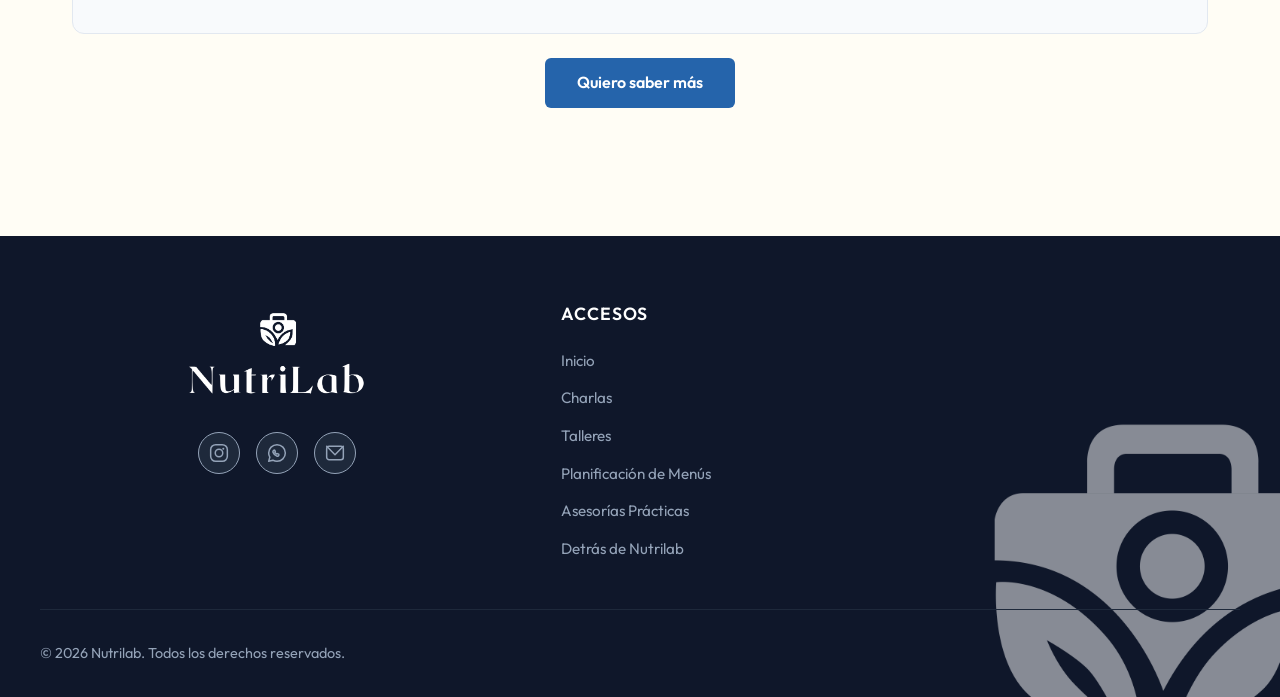
==== commit 087b058f: "isologo en footer" ====
--- a/asesorias-practicas.html
+++ b/asesorias-practicas.html
@@ -188,6 +188,7 @@
                 &copy; 2026 Nutrilab. Todos los derechos reservados.
             </div>
         </div>
+        <img src="Assets/isonl.png" alt="" class="footer-isotipo" aria-hidden="true">
     </footer>
 
 </body>
--- a/styles.css
+++ b/styles.css
@@ -550,17 +550,17 @@
     color: var(--color-brand-primary);
     margin-bottom: 1.5rem;
     position: relative;
-    padding-bottom: 0.5rem;
-}
-
-.section-title::after {
+}
+
+.section-title::before {
     content: '';
-    position: absolute;
-    bottom: 0;
-    left: 0;
-    width: 60px;
-    height: 3px;
+    display: inline-block;
+    width: 14px;
+    height: 14px;
     background-color: var(--color-brand-accent);
+    border-radius: 50%;
+    margin-right: 0.75rem;
+    vertical-align: middle;
 }
 
 /* Why Invest Section */
@@ -1263,10 +1263,7 @@
     text-align: center;
 }
 
-.service-detail-page .benefits-section .section-title::after {
-    left: 50%;
-    transform: translateX(-50%);
-}
+
 
 .service-detail-page .benefits-list {
     text-align: left;
@@ -1433,6 +1430,8 @@
 
 /* Footer styling */
 footer {
+    position: relative;
+    overflow: hidden;
     background-color: #0f172a;
     color: #94a3b8;
     padding: 4rem 2rem 2rem 2rem;
@@ -1441,6 +1440,8 @@
 }
 
 .footer-grid {
+    position: relative;
+    z-index: 1;
     max-width: var(--max-width);
     margin: 0 auto;
     display: grid;
@@ -1542,6 +1543,8 @@
 }
 
 .footer-bottom {
+    position: relative;
+    z-index: 1;
     max-width: var(--max-width);
     margin: 0 auto;
     padding-top: 2rem;
@@ -1549,6 +1552,20 @@
     justify-content: space-between;
     align-items: center;
     font-size: 0.9rem;
+}
+
+.footer-isotipo {
+    position: absolute;
+    right: -100px;
+    bottom: -100px;
+    width: 420px;
+    max-width: 55vw;
+    height: auto;
+    opacity: 0.5;
+    pointer-events: none;
+    z-index: 0;
+    user-select: none;
+    border: none;
 }
 
 @media (max-width: 768px) {
@@ -1562,4 +1579,11 @@
         gap: 1rem;
         text-align: center;
     }
+
+    .footer-isotipo {
+        width: 260px;
+        max-width: 70vw;
+        right: -60px;
+        bottom: -60px;
+    }
 }
